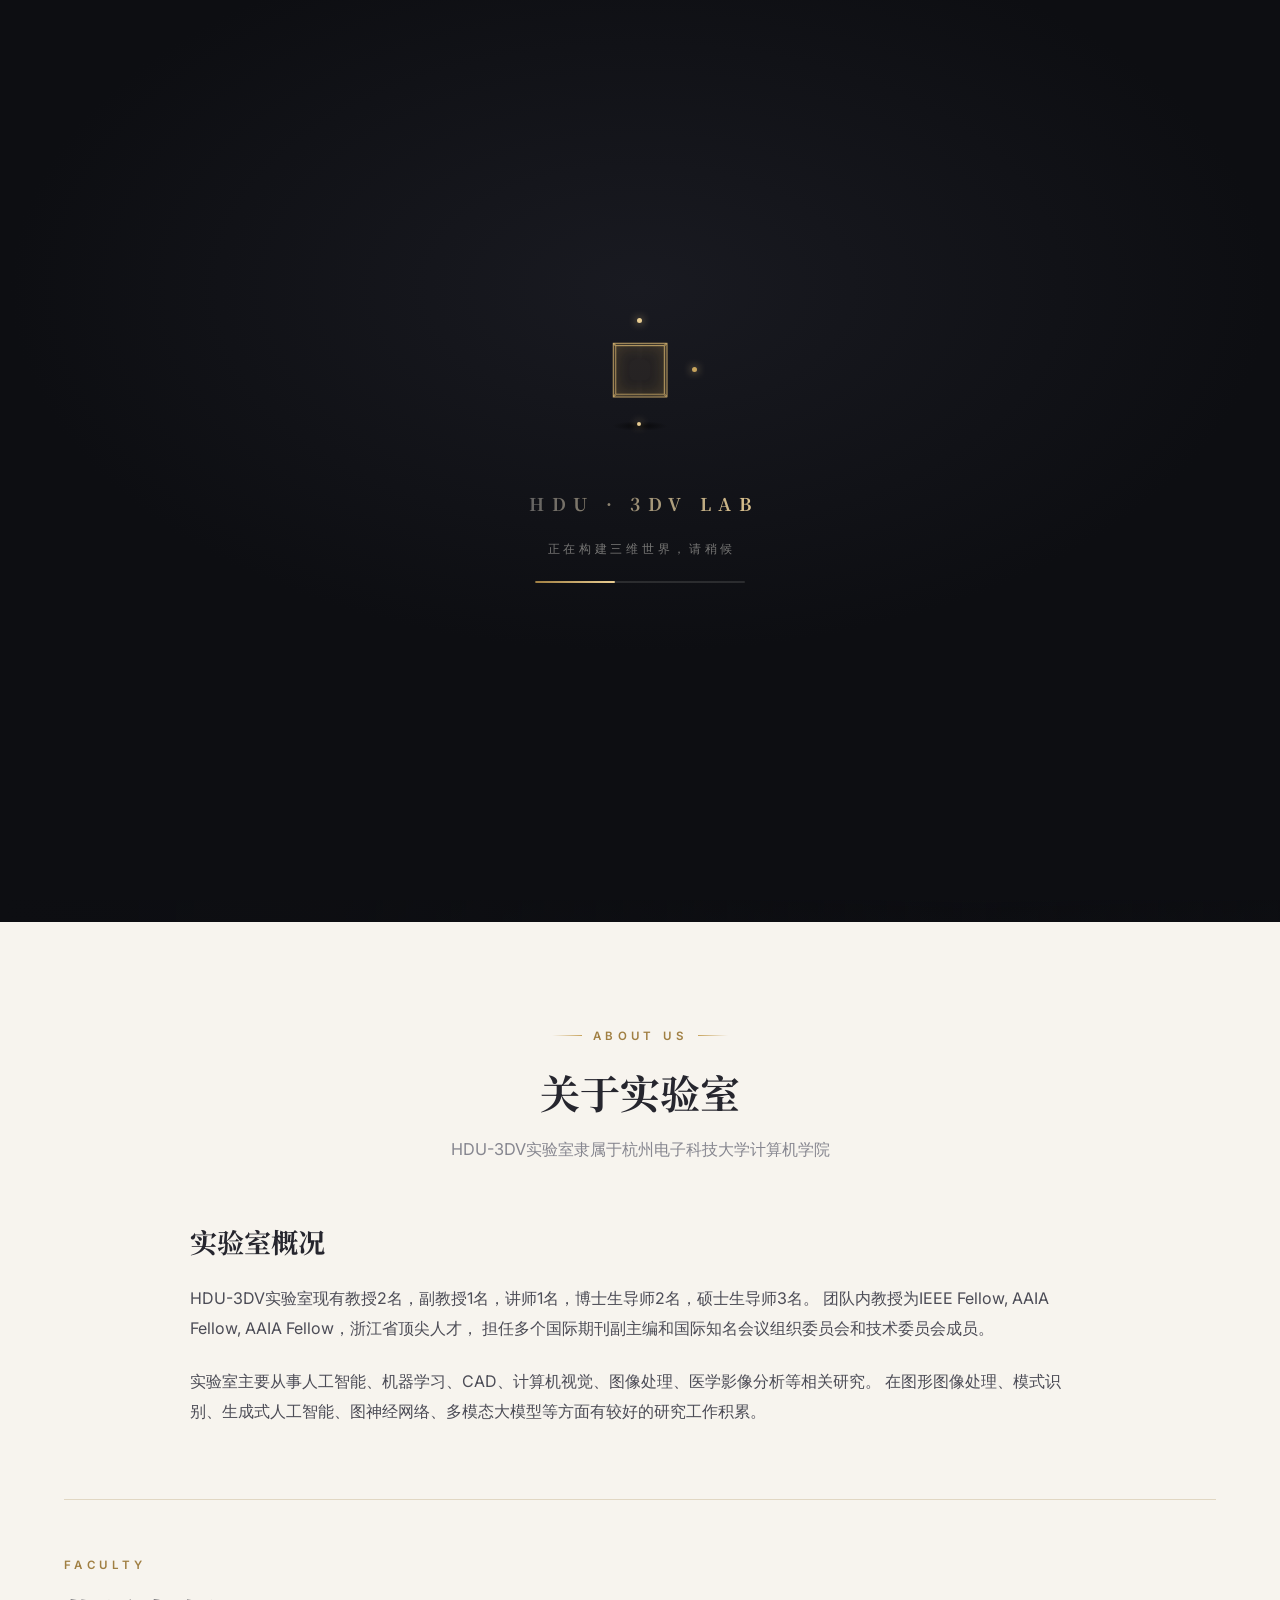
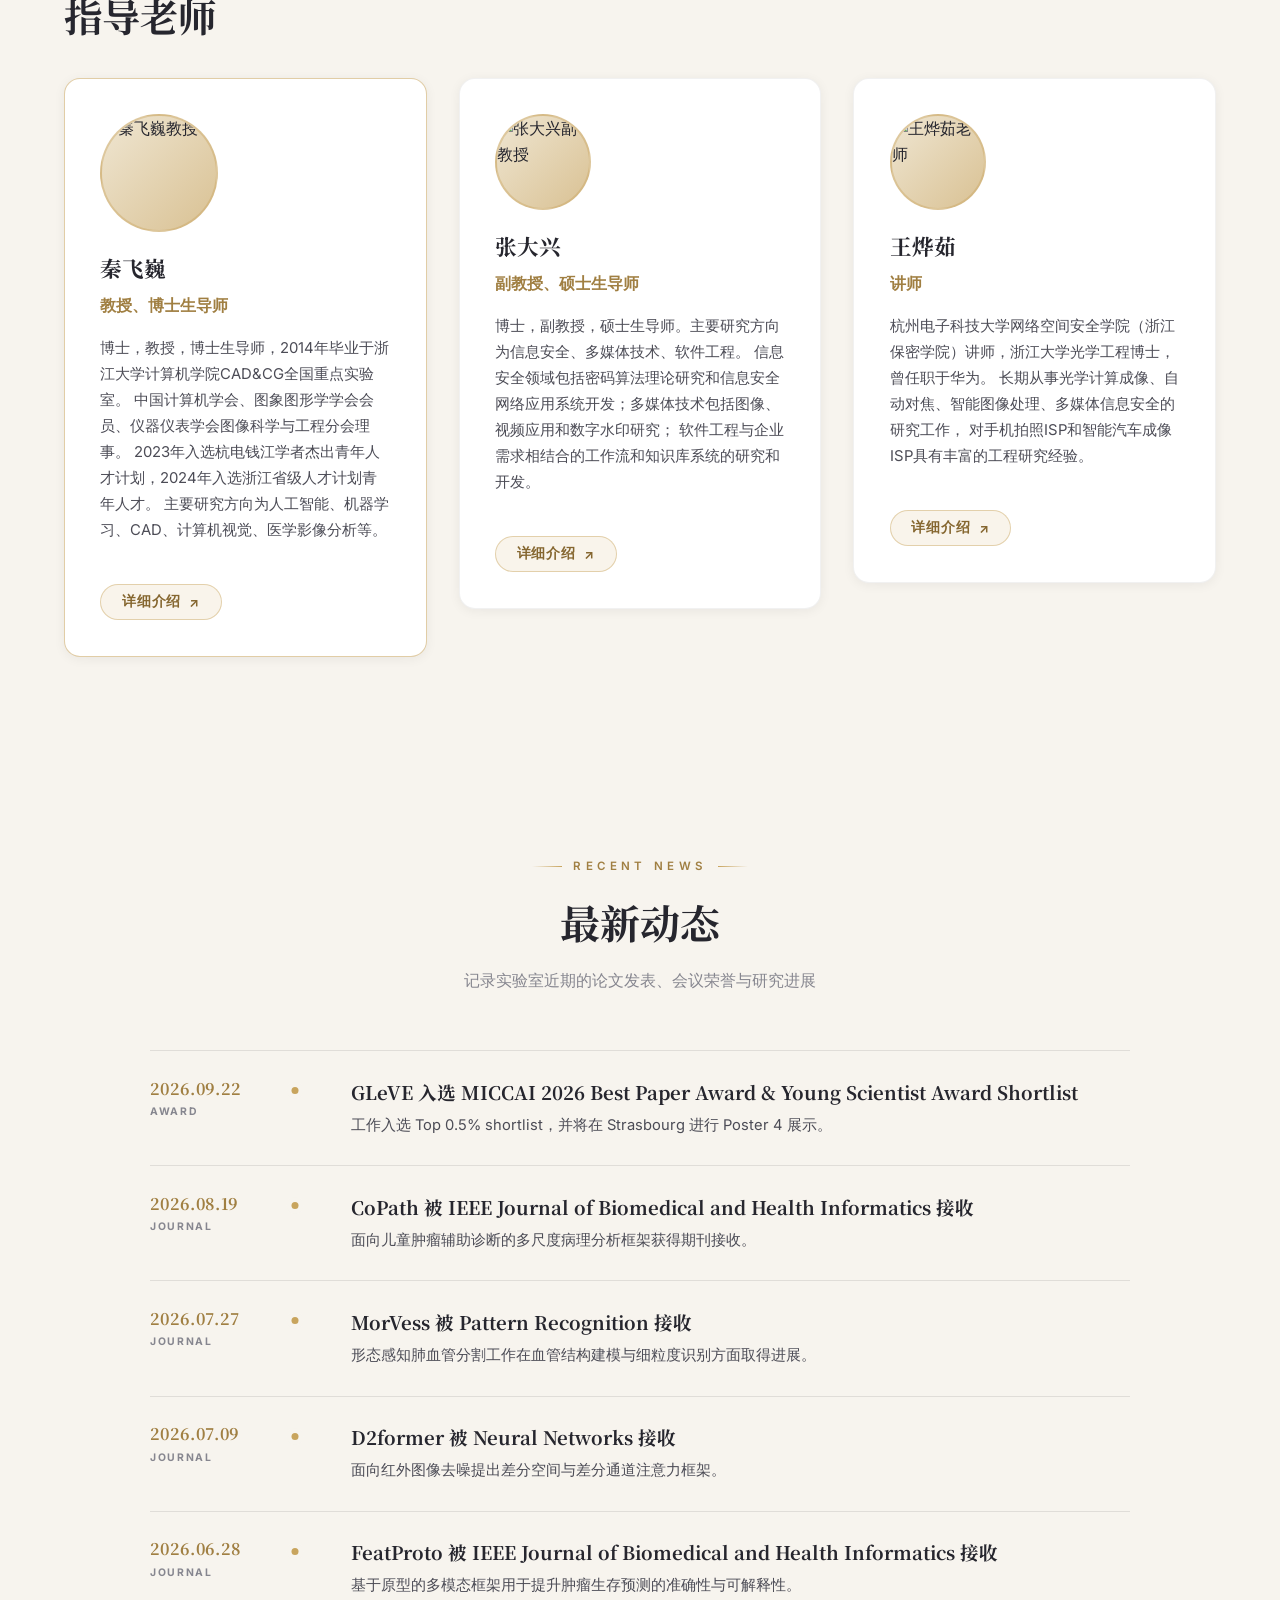
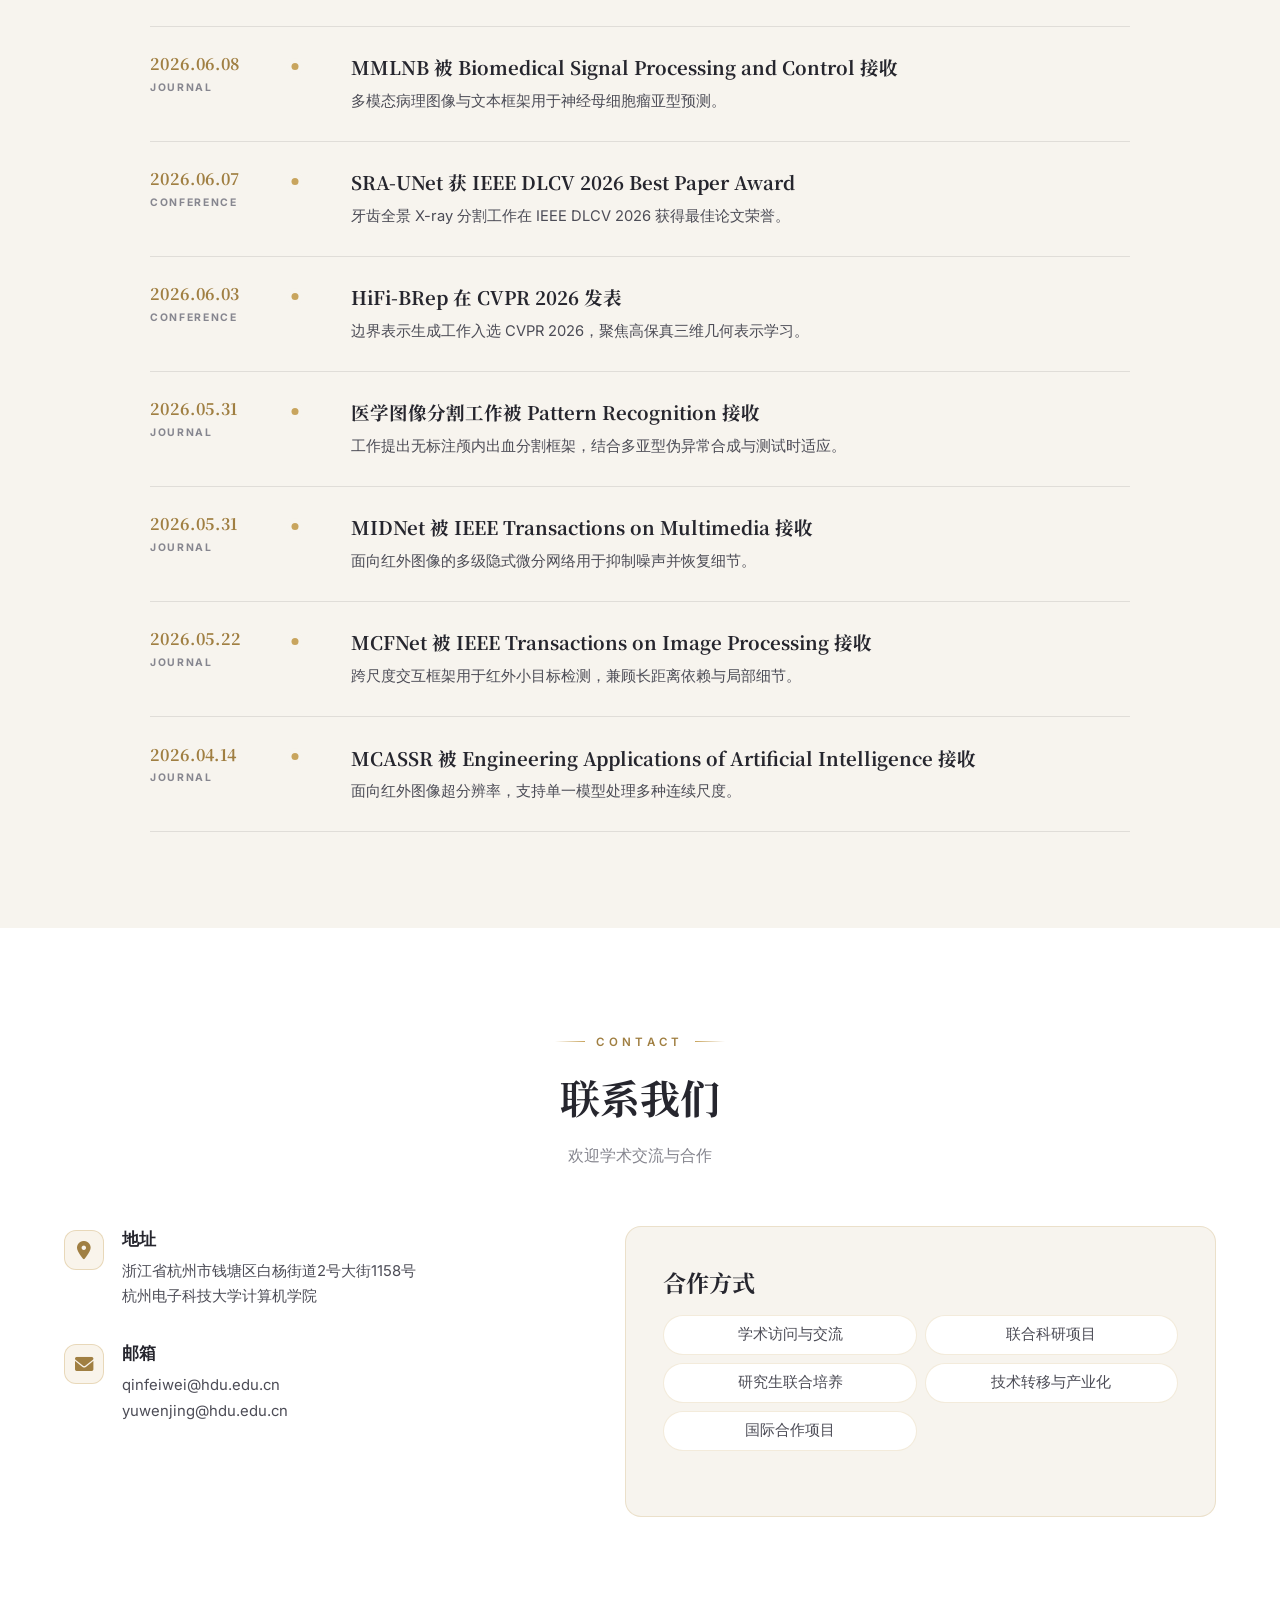
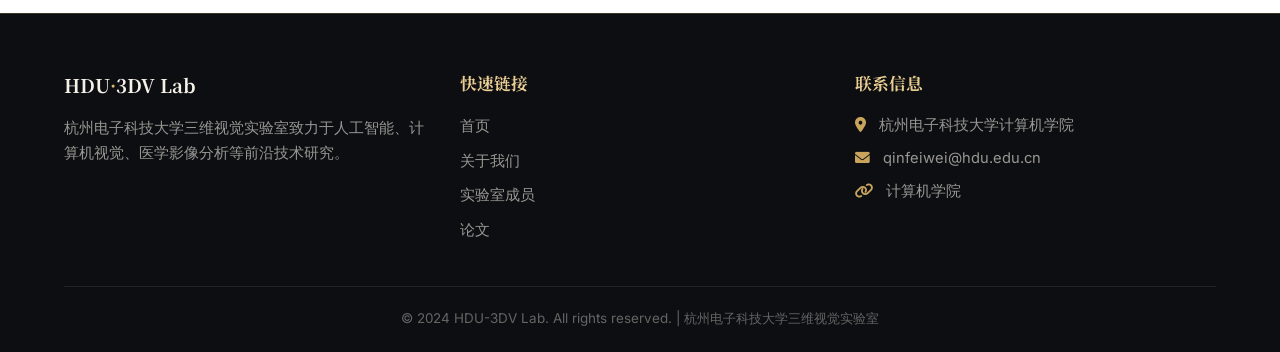
==== index.html @ 1fdaee03 "Size publication thumbnails naturally; bump CSS cache version Drop the fixed 8/5 box on pub figures " ====
<!DOCTYPE html>
<html lang="zh-CN">
<head>
    <meta charset="UTF-8">
    <meta name="viewport" content="width=device-width, initial-scale=1.0">
    <meta name="description" content="杭州电子科技大学三维视觉实验室（HDU-3DV Lab）：人工智能、计算机视觉、医学影像分析。">
    <title>HDU-3DV Lab | 杭州电子科技大学三维视觉实验室</title>
    <link rel="stylesheet" href="styles.css?v=20260928-1">
    <link rel="preconnect" href="https://fonts.googleapis.com">
    <link rel="preconnect" href="https://fonts.gstatic.com" crossorigin>
    <link href="https://fonts.googleapis.com/css2?family=Inter:wght@300;400;500;600;700&family=Noto+Serif+SC:wght@500;600;700;900&display=swap" rel="stylesheet">
    <link rel="stylesheet" href="https://cdnjs.cloudflare.com/ajax/libs/font-awesome/6.0.0/css/all.min.css">
</head>
<body>
    <!-- Loading Animation -->
    <div id="loader" class="loader" aria-hidden="true">
        <div class="loader-inner">
            <div class="loader-stage">
                <div class="loader-cube-wrap">
                    <span class="loader-orbit orbit-a"><i></i></span>
                    <span class="loader-orbit orbit-b"><i></i></span>
                    <span class="loader-orbit orbit-c"><i></i></span>
                    <div class="loader-cube">
                        <div class="lc lc-f"></div>
                        <div class="lc lc-b"></div>
                        <div class="lc lc-l"></div>
                        <div class="lc lc-r"></div>
                        <div class="lc lc-t"></div>
                        <div class="lc lc-d"></div>
                    </div>
                </div>
                <div class="loader-shadow"></div>
            </div>
            <div class="loader-title">HDU · 3DV LAB</div>
            <div class="loader-sub">正在构建三维世界，请稍候</div>
            <div class="loader-bar"><span></span></div>
        </div>
    </div>

    <!-- Navigation -->
    <nav class="navbar">
        <div class="nav-container">
            <div class="nav-logo">
                <h2>HDU<em>·</em>3DV Lab</h2>
            </div>
            <ul class="nav-menu">
                <li class="nav-item"><a href="#home" class="nav-link active">首页</a></li>
                <li class="nav-item"><a href="publications.html" class="nav-link">论文</a></li>
                <li class="nav-item"><a href="members.html" class="nav-link">成员</a></li>
                <li class="nav-item"><a href="life.html" class="nav-link">生活</a></li>
                <li class="nav-item"><a href="achievements.html" class="nav-link">成果荣誉</a></li>
                <li class="nav-item"><a href="collaborations.html" class="nav-link">合作伙伴</a></li>
            </ul>
            <div class="hamburger">
                <span class="bar"></span>
                <span class="bar"></span>
                <span class="bar"></span>
            </div>
        </div>
    </nav>

    <!-- Hero Section -->
    <section id="home" class="hero">
        <div class="hero-bg-wrap">
            <img src="images/hero-award.jpg" alt="实验室荣誉墙：电子科技大学十佳导学团队奖牌" class="hero-bg" id="heroBg">
            <div class="hero-shade"></div>
        </div>
        <canvas id="heroParticles" class="hero-particles" aria-hidden="true"></canvas>

        <div class="hero-inner">
            <div class="hero-content">
                <p class="hero-kicker">杭州电子科技大学 · 计算机学院</p>
                <h1 class="hero-title">HDU<em>·</em>3DV<span>Lab</span></h1>
                <p class="hero-subtitle">三 维 视 觉 实 验 室</p>
                <p class="hero-description">
                    专注于人工智能、机器学习、计算机视觉与医学影像分析等前沿技术研究，
                    以三维之眼看见生命之光，致力于推动医疗 AI 技术的创新与应用。
                </p>
                <div class="hero-stats">
                    <div class="hero-stat">
                        <h3><span class="counter" data-target="123">0</span>+</h3>
                        <p>发表论文</p>
                    </div>
                    <div class="hero-stat">
                        <h3><span class="counter" data-target="40">0</span>+</h3>
                        <p>发明专利</p>
                    </div>
                    <div class="hero-stat">
                        <h3><span class="counter" data-target="30">0</span>+</h3>
                        <p>科研项目</p>
                    </div>
                </div>
                <div class="hero-buttons">
                    <a href="publications.html" class="btn btn-primary">查看论文</a>
                    <a href="members.html" class="btn btn-secondary">认识团队</a>
                </div>
            </div>
        </div>

        <a href="#about" class="scroll-hint">
            <span class="mouse"><span class="wheel"></span></span>
            <span class="scroll-hint-text">向下探索</span>
        </a>
    </section>

    <!-- About Section -->
    <section id="about" class="about">
        <div class="container">
            <div class="section-header">
                <span class="kicker">About Us</span>
                <h2>关于实验室</h2>
                <p>HDU-3DV实验室隶属于杭州电子科技大学计算机学院</p>
            </div>
            <div class="about-content">
                <div class="about-text">
                    <h3>实验室概况</h3>
                    <p>
                        HDU-3DV实验室现有教授2名，副教授1名，讲师1名，博士生导师2名，硕士生导师3名。
                        团队内教授为IEEE Fellow, AAIA Fellow, AAIA Fellow，浙江省顶尖人才，
                        担任多个国际期刊副主编和国际知名会议组织委员会和技术委员会成员。
                    </p>
                    <p>
                        实验室主要从事人工智能、机器学习、CAD、计算机视觉、图像处理、医学影像分析等相关研究。
                        在图形图像处理、模式识别、生成式人工智能、图神经网络、多模态大模型等方面有较好的研究工作积累。
                    </p>
                </div>
            </div>
            <div id="team" class="about-team">
                <div class="about-team-heading">
                    <span class="kicker">Faculty</span>
                    <h3>指导老师</h3>
                </div>
                <div class="team-grid">
                    <div class="team-member featured-member">
                    <div class="member-image professor-photo">
                        <img src="images/qin_feiwei_photo.png" alt="秦飞巍教授" class="professor-img">
                    </div>
                    <div class="member-info">
                        <h3>秦飞巍</h3>
                        <p class="position">教授、博士生导师</p>
                        <p class="description">
                            博士，教授，博士生导师，2014年毕业于浙江大学计算机学院CAD&CG全国重点实验室。
                            中国计算机学会、图象图形学学会会员、仪器仪表学会图像科学与工程分会理事。
                            2023年入选杭电钱江学者杰出青年人才计划，2024年入选浙江省级人才计划青年人才。
                            主要研究方向为人工智能、机器学习、CAD、计算机视觉、医学影像分析等。
                        </p>
                        <button class="member-toggle" aria-expanded="false" aria-controls="detail-qin"><span>详细介绍</span></button>
                        <div class="member-detail" id="detail-qin">
                            <div>
                                <div class="detail-content">
                                    <div class="detail-section">
                                        <h4><i class="fas fa-graduation-cap"></i> 教育背景</h4>
                                        <ul>
                                            <li>2014年毕业于浙江大学计算机学院CAD&CG全国重点实验室 博士学位</li>
                                            <li>专业方向：计算机辅助设计与图形学</li>
                                            <li>现就职于杭州电子科技大学计算机学院</li>
                                        </ul>
                                    </div>

                                    <div class="detail-section">
                                        <h4><i class="fas fa-briefcase"></i> 职务与荣誉</h4>
                                        <ul>
                                            <li>杭州电子科技大学计算机学院 教授、博士生导师</li>
                                            <li>2023年入选杭电钱江学者杰出青年人才计划</li>
                                            <li>2024年入选浙江省级人才计划青年人才</li>
                                            <li>中国计算机学会会员</li>
                                            <li>图象图形学学会会员</li>
                                            <li>仪器仪表学会图像科学与工程分会理事</li>
                                            <li>Nature旗下Scientific Reports期刊编委</li>
                                        </ul>
                                    </div>

                                    <div class="detail-section">
                                        <h4><i class="fas fa-microscope"></i> 研究方向</h4>
                                        <ul>
                                            <li>人工智能与机器学习</li>
                                            <li>计算机辅助设计(CAD)</li>
                                            <li>计算机视觉与图像处理</li>
                                            <li>医学影像分析</li>
                                            <li>深度学习算法</li>
                                            <li>多模态大模型技术</li>
                                        </ul>
                                    </div>

                                    <div class="detail-section">
                                        <h4><i class="fas fa-journal-whills"></i> 学术服务</h4>
                                        <ul>
                                            <li>Nature旗下Scientific Reports期刊编委</li>
                                            <li>International Journal of Computer Vision 审稿人</li>
                                            <li>IEEE Transactions on Image Processing 审稿人</li>
                                            <li>IEEE Transactions on Multimedia 审稿人</li>
                                            <li>IEEE Transactions on Cybernetics 审稿人</li>
                                            <li>IEEE Transactions on Neural Networks and Learning Systems 审稿人</li>
                                            <li>IEEE Transactions on Circuits and Systems for Video Technology 审稿人</li>
                                            <li>IEEE Transactions on Artificial Intelligence 审稿人</li>
                                            <li>IEEE Transactions on Automation Science and Engineering 审稿人</li>
                                            <li>IEEE Transactions on Knowledge and Data Engineering 审稿人</li>
                                            <li>IEEE Transactions on Big Data 审稿人</li>
                                            <li>IEEE Transactions on Geoscience and Remote Sensing 审稿人</li>
                                            <li>IEEE Transactions on Medical Imaging 审稿人</li>
                                            <li>IEEE Journal of Biomedical and Health Informatics 审稿人</li>
                                            <li>Advanced Engineering Informatics 审稿人</li>
                                            <li>Neural Networks 审稿人</li>
                                            <li>计算机辅助设计与图形学学报 审稿人</li>
                                        </ul>
                                    </div>

                                    <div class="detail-section">
                                        <h4><i class="fas fa-trophy"></i> 主要成就</h4>
                                        <ul>
                                            <li>发表学术论文90多篇，包括高被引、SCI中科院一区、Top、CCF A类论文</li>
                                            <li>申请发明专利40多项，多项已获授权</li>
                                            <li>获中国发明协会发明创业奖创新奖二等奖1项</li>
                                            <li>指导学生获得"挑战杯"全国银奖、"互联网+"大赛银奖等多项荣誉</li>
                                        </ul>
                                    </div>

                                    <div class="detail-section">
                                        <h4><i class="fas fa-project-diagram"></i> 科研项目</h4>
                                        <ul>
                                            <li><strong>主持项目：</strong>国家自然科学基金项目2项</li>
                                            <li>国家基础加强计划领域技术基金项目1项</li>
                                            <li>航空科学基金项目1项</li>
                                            <li>浙江省自然科学基金项目2项</li>
                                            <li>CAD&CG全国重点实验室开放课题2项</li>
                                            <li>浙江省认知医疗工程技术研究中心开放课题1项</li>
                                            <li>安徽省智慧教育装备与技术重点实验室开放课题重点项目1项</li>
                                            <li>浙江省教育科学规划课题1项，企业委托横向项目多项</li>
                                            <li><strong>参与项目：</strong>国家自然科学基金项目5项</li>
                                            <li>国家重点研发计划项目1项</li>
                                            <li>工业和信息化部工业互联网创新发展工程项目2项</li>
                                            <li>浙江省重点研发计划项目4项</li>
                                            <li>浙江省公益技术应用研究项目1项</li>
                                            <li>浙江省高等教育教学改革研究项目1项</li>
                                        </ul>
                                    </div>
                                </div>
                            </div>
                        </div>
                    </div>
                    </div>

                <div class="team-member">
                    <div class="member-image">
                        <img src="images/zhang_daxing_photo.png" alt="张大兴副教授" class="professor-img">
                    </div>
                    <div class="member-info">
                        <h3>张大兴</h3>
                        <p class="position">副教授、硕士生导师</p>
                        <p class="description">
                            博士，副教授，硕士生导师。主要研究方向为信息安全、多媒体技术、软件工程。
                            信息安全领域包括密码算法理论研究和信息安全网络应用系统开发；多媒体技术包括图像、视频应用和数字水印研究；
                            软件工程与企业需求相结合的工作流和知识库系统的研究和开发。
                        </p>
                        <button class="member-toggle" aria-expanded="false" aria-controls="detail-zhang"><span>详细介绍</span></button>
                        <div class="member-detail" id="detail-zhang">
                            <div>
                                <div class="detail-content">
                                    <div class="detail-section">
                                        <h4><i class="fas fa-microscope"></i> 研究方向</h4>
                                        <ul>
                                            <li><strong>信息安全：</strong>密码算法理论研究、信息安全网络应用系统开发</li>
                                            <li><strong>多媒体技术：</strong>图像与视频应用、数字水印研究</li>
                                            <li><strong>软件工程：</strong>与企业需求结合的工作流与知识库系统研发</li>
                                        </ul>
                                    </div>

                                    <div class="detail-section">
                                        <h4><i class="fas fa-project-diagram"></i> 科研项目</h4>
                                        <ul>
                                            <li>主持国家自然科学基金项目</li>
                                            <li>主持浙江省自然科学基金项目</li>
                                        </ul>
                                    </div>

                                    <div class="detail-section">
                                        <h4><i class="fas fa-trophy"></i> 学术成果</h4>
                                        <ul>
                                            <li>发表学术论文 30 余篇</li>
                                            <li>数字水印领域专家</li>
                                            <li>担任 Biomedical Signal Processing and Control 等期刊论文通讯作者</li>
                                        </ul>
                                    </div>
                                </div>
                            </div>
                        </div>
                    </div>
                </div>

                <div class="team-member">
                    <div class="member-image">
                        <img src="images/wang_yeru_photo.png" alt="王烨茹老师" class="professor-img">
                    </div>
                    <div class="member-info">
                        <h3>王烨茹</h3>
                        <p class="position">讲师</p>
                        <p class="description">
                            杭州电子科技大学网络空间安全学院（浙江保密学院）讲师，浙江大学光学工程博士，曾任职于华为。
                            长期从事光学计算成像、自动对焦、智能图像处理、多媒体信息安全的研究工作，
                            对手机拍照ISP和智能汽车成像ISP具有丰富的工程研究经验。
                        </p>
                        <button class="member-toggle" aria-expanded="false" aria-controls="detail-wang"><span>详细介绍</span></button>
                        <div class="member-detail" id="detail-wang">
                            <div>
                                <div class="detail-content">
                                    <div class="detail-section">
                                        <h4><i class="fas fa-graduation-cap"></i> 教育与经历</h4>
                                        <ul>
                                            <li>浙江大学 光学工程 博士</li>
                                            <li>曾任职于华为</li>
                                            <li>现任杭州电子科技大学网络空间安全学院（浙江保密学院）讲师</li>
                                        </ul>
                                    </div>

                                    <div class="detail-section">
                                        <h4><i class="fas fa-microscope"></i> 研究方向</h4>
                                        <ul>
                                            <li>光学计算成像</li>
                                            <li>自动对焦</li>
                                            <li>智能图像处理</li>
                                            <li>多媒体信息安全</li>
                                        </ul>
                                    </div>

                                    <div class="detail-section">
                                        <h4><i class="fas fa-briefcase"></i> 工程经验</h4>
                                        <ul>
                                            <li>手机拍照 ISP 算法研发</li>
                                            <li>智能汽车成像 ISP 研究经验</li>
                                        </ul>
                                    </div>
                                </div>
                            </div>
                        </div>
                    </div>
                </div>
                </div>
            </div>
        </div>
    </section>

    <!-- Recent News Section -->
    <section id="news" class="news">
        <div class="container">
            <div class="section-header">
                <span class="kicker">Recent News</span>
                <h2>最新动态</h2>
                <p>记录实验室近期的论文发表、会议荣誉与研究进展</p>
            </div>

            <div class="news-list">
                <article class="news-item">
                    <time class="news-date" datetime="2026-09-22">2026.09.22<span>AWARD</span></time>
                    <div class="news-content">
                        <h3>GLeVE 入选 MICCAI 2026 Best Paper Award &amp; Young Scientist Award Shortlist</h3>
                        <p>工作入选 Top 0.5% shortlist，并将在 Strasbourg 进行 Poster 4 展示。</p>
                    </div>
                </article>

                <article class="news-item">
                    <time class="news-date" datetime="2026-08-19">2026.08.19<span>JOURNAL</span></time>
                    <div class="news-content">
                        <h3>CoPath 被 IEEE Journal of Biomedical and Health Informatics 接收</h3>
                        <p>面向儿童肿瘤辅助诊断的多尺度病理分析框架获得期刊接收。</p>
                    </div>
                </article>

                <article class="news-item">
                    <time class="news-date" datetime="2026-07-27">2026.07.27<span>JOURNAL</span></time>
                    <div class="news-content">
                        <h3>MorVess 被 Pattern Recognition 接收</h3>
                        <p>形态感知肺血管分割工作在血管结构建模与细粒度识别方面取得进展。</p>
                    </div>
                </article>

                <article class="news-item">
                    <time class="news-date" datetime="2026-07-09">2026.07.09<span>JOURNAL</span></time>
                    <div class="news-content">
                        <h3>D2former 被 Neural Networks 接收</h3>
                        <p>面向红外图像去噪提出差分空间与差分通道注意力框架。</p>
                    </div>
                </article>

                <article class="news-item">
                    <time class="news-date" datetime="2026-06-28">2026.06.28<span>JOURNAL</span></time>
                    <div class="news-content">
                        <h3>FeatProto 被 IEEE Journal of Biomedical and Health Informatics 接收</h3>
                        <p>基于原型的多模态框架用于提升肿瘤生存预测的准确性与可解释性。</p>
                    </div>
                </article>

                <article class="news-item">
                    <time class="news-date" datetime="2026-06-08">2026.06.08<span>JOURNAL</span></time>
                    <div class="news-content">
                        <h3>MMLNB 被 Biomedical Signal Processing and Control 接收</h3>
                        <p>多模态病理图像与文本框架用于神经母细胞瘤亚型预测。</p>
                    </div>
                </article>

                <article class="news-item">
                    <time class="news-date" datetime="2026-06-07">2026.06.07<span>CONFERENCE</span></time>
                    <div class="news-content">
                        <h3>SRA-UNet 获 IEEE DLCV 2026 Best Paper Award</h3>
                        <p>牙齿全景 X-ray 分割工作在 IEEE DLCV 2026 获得最佳论文荣誉。</p>
                    </div>
                </article>

                <article class="news-item">
                    <time class="news-date" datetime="2026-06-03">2026.06.03<span>CONFERENCE</span></time>
                    <div class="news-content">
                        <h3>HiFi-BRep 在 CVPR 2026 发表</h3>
                        <p>边界表示生成工作入选 CVPR 2026，聚焦高保真三维几何表示学习。</p>
                    </div>
                </article>

                <article class="news-item">
                    <time class="news-date" datetime="2026-05-31">2026.05.31<span>JOURNAL</span></time>
                    <div class="news-content">
                        <h3>医学图像分割工作被 Pattern Recognition 接收</h3>
                        <p>工作提出无标注颅内出血分割框架，结合多亚型伪异常合成与测试时适应。</p>
                    </div>
                </article>

                <article class="news-item">
                    <time class="news-date" datetime="2026-05-31">2026.05.31<span>JOURNAL</span></time>
                    <div class="news-content">
                        <h3>MIDNet 被 IEEE Transactions on Multimedia 接收</h3>
                        <p>面向红外图像的多级隐式微分网络用于抑制噪声并恢复细节。</p>
                    </div>
                </article>

                <article class="news-item">
                    <time class="news-date" datetime="2026-05-22">2026.05.22<span>JOURNAL</span></time>
                    <div class="news-content">
                        <h3>MCFNet 被 IEEE Transactions on Image Processing 接收</h3>
                        <p>跨尺度交互框架用于红外小目标检测，兼顾长距离依赖与局部细节。</p>
                    </div>
                </article>

                <article class="news-item">
                    <time class="news-date" datetime="2026-04-14">2026.04.14<span>JOURNAL</span></time>
                    <div class="news-content">
                        <h3>MCASSR 被 Engineering Applications of Artificial Intelligence 接收</h3>
                        <p>面向红外图像超分辨率，支持单一模型处理多种连续尺度。</p>
                    </div>
                </article>
            </div>

            <nav class="news-pagination" aria-label="最新动态分页" hidden>
                <button class="news-page-nav" type="button" data-news-prev aria-label="上一页">
                    <i class="fas fa-arrow-left" aria-hidden="true"></i>
                    <span>上一页</span>
                </button>
                <div class="news-page-numbers" aria-label="选择页码"></div>
                <button class="news-page-nav" type="button" data-news-next aria-label="下一页">
                    <span>下一页</span>
                    <i class="fas fa-arrow-right" aria-hidden="true"></i>
                </button>
                <span class="news-page-status" aria-live="polite"></span>
            </nav>
        </div>
    </section>

    <!-- Contact Section -->
    <section id="contact" class="contact">
        <div class="container">
            <div class="section-header">
                <span class="kicker">Contact</span>
                <h2>联系我们</h2>
                <p>欢迎学术交流与合作</p>
            </div>
            <div class="contact-content">
                <div class="contact-info">
                    <div class="contact-item">
                        <i class="fas fa-map-marker-alt"></i>
                        <div>
                            <h4>地址</h4>
                            <p>浙江省杭州市钱塘区白杨街道2号大街1158号<br>杭州电子科技大学计算机学院</p>
                        </div>
                    </div>
                    <div class="contact-item">
                        <i class="fas fa-envelope"></i>
                        <div>
                            <h4>邮箱</h4>
                            <p>qinfeiwei@hdu.edu.cn<br>yuwenjing@hdu.edu.cn</p>
                        </div>
                    </div>
                </div>
                <div class="contact-form">
                    <h3>合作方式</h3>
                    <div class="collaboration-types">
                        <ul>
                            <li>学术访问与交流</li>
                            <li>联合科研项目</li>
                            <li>研究生联合培养</li>
                            <li>技术转移与产业化</li>
                            <li>国际合作项目</li>
                        </ul>
                    </div>
                </div>
            </div>
        </div>
    </section>

    <!-- Member detail modal (content is moved in from each member card) -->
    <div class="detail-modal" id="detailModal" aria-hidden="true">
        <div class="detail-modal-backdrop" data-close></div>
        <div class="detail-modal-card" role="dialog" aria-modal="true" aria-labelledby="detailModalTitle">
            <button class="detail-modal-close" data-close aria-label="关闭详细介绍"><i class="fas fa-times"></i></button>
            <h3 class="detail-modal-title" id="detailModalTitle"></h3>
            <p class="detail-modal-sub" id="detailModalSub"></p>
            <div class="detail-modal-body" id="detailModalBody"></div>
        </div>
    </div>

    <!-- Footer -->
    <footer class="footer">
        <div class="container">
            <div class="footer-content">
                <div class="footer-section">
                    <h3>HDU<em>·</em>3DV Lab</h3>
                    <p>杭州电子科技大学三维视觉实验室致力于人工智能、计算机视觉、医学影像分析等前沿技术研究。</p>
                </div>
                <div class="footer-section">
                    <h4>快速链接</h4>
                    <ul>
                        <li><a href="index.html">首页</a></li>
                        <li><a href="index.html#about">关于我们</a></li>
                        <li><a href="members.html">实验室成员</a></li>
                        <li><a href="publications.html">论文</a></li>
                    </ul>
                </div>
                <div class="footer-section">
                    <h4>联系信息</h4>
                    <p><i class="fas fa-map-marker-alt"></i> 杭州电子科技大学计算机学院</p>
                    <p><i class="fas fa-envelope"></i> qinfeiwei@hdu.edu.cn</p>
                    <p><i class="fas fa-link"></i> <a href="https://computer.hdu.edu.cn/main.htm" target="_blank">计算机学院</a></p>
                </div>
            </div>
            <div class="footer-bottom">
                <p>&copy; 2024 HDU-3DV Lab. All rights reserved. | 杭州电子科技大学三维视觉实验室</p>
            </div>
        </div>
    </footer>

    <script src="script.js?v=20260922-2"></script>
</body>
</html>
---- styles.css ----
/* ============================================================
   HDU-3DV Lab — Ink & Gold design system
   Palette derived from the lab's award plaque photo:
   deep ink background + warm gold accent + ivory text.
   ============================================================ */

:root {
    --ink: #0d0e12;
    --ink-2: #14151b;
    --ink-3: #1c1d25;
    --paper: #f7f4ee;
    --card: #ffffff;
    --gold: #c8a45d;
    --gold-2: #e9cd92;
    --gold-deep: #a07f42;
    --gold-tint: rgba(200, 164, 93, 0.12);
    --ivory: #f5f1e8;
    --text: #26262e;
    --text-2: #4c4c56;
    --muted: #86868f;
    --serif: 'Noto Serif SC', 'Songti SC', 'STSong', 'SimSun', serif;
    --sans: 'Inter', 'PingFang SC', 'Hiragino Sans GB', 'Microsoft YaHei', sans-serif;
    --shadow-sm: 0 2px 12px rgba(20, 21, 27, 0.06);
    --shadow-md: 0 14px 36px rgba(20, 21, 27, 0.12);
    --nav-h: 76px;
    --radius: 16px;
}

/* Reset and Base Styles */
* {
    margin: 0;
    padding: 0;
    box-sizing: border-box;
}

html {
    scroll-behavior: smooth;
    scroll-padding-top: calc(var(--nav-h) + 16px);
}

body {
    font-family: var(--sans);
    line-height: 1.6;
    color: var(--text);
    background: var(--card);
    overflow-x: hidden;
    -webkit-font-smoothing: antialiased;
}

::selection {
    background: rgba(200, 164, 93, 0.35);
    color: var(--ink);
}

::-webkit-scrollbar {
    width: 10px;
}

::-webkit-scrollbar-track {
    background: var(--ink-2);
}

::-webkit-scrollbar-thumb {
    background: linear-gradient(180deg, var(--gold), var(--gold-deep));
    border-radius: 6px;
}

.container {
    max-width: 1200px;
    margin: 0 auto;
    padding: 0 24px;
}

/* ============================================================
   Loading Animation — bouncing wireframe cube + shimmering wordmark
   ============================================================ */
.loader {
    position: fixed;
    inset: 0;
    z-index: 9999;
    background: radial-gradient(900px 520px at 50% 32%, #191a21 0%, var(--ink) 70%);
    display: flex;
    align-items: center;
    justify-content: center;
    transition: opacity 0.7s ease, visibility 0.7s ease;
}

.loader.done {
    opacity: 0;
    visibility: hidden;
}

.loader-inner {
    display: flex;
    flex-direction: column;
    align-items: center;
    gap: 1.4rem;
}

.loader-stage {
    position: relative;
    width: 150px;
    height: 150px;
    display: flex;
    flex-direction: column;
    align-items: center;
    justify-content: flex-start;
}

.loader-cube-wrap {
    position: relative;
    width: 90px;
    height: 90px;
    margin-top: 8px;
    perspective: 560px;
    animation: cube-bounce 1.8s cubic-bezier(0.45, 0, 0.55, 1) infinite;
}

.loader-cube {
    position: absolute;
    top: 50%;
    left: 50%;
    width: 52px;
    height: 52px;
    margin: -26px 0 0 -26px;
    transform-style: preserve-3d;
    animation: cube-spin 5s linear infinite;
}

.lc {
    position: absolute;
    inset: 0;
    border: 1.5px solid rgba(214, 180, 112, 0.9);
    background: rgba(200, 164, 93, 0.05);
    box-shadow: inset 0 0 16px rgba(200, 164, 93, 0.12);
}

.lc-f { transform: translateZ(26px); }
.lc-b { transform: rotateY(180deg) translateZ(26px); }
.lc-l { transform: rotateY(-90deg) translateZ(26px); }
.lc-r { transform: rotateY(90deg) translateZ(26px); }
.lc-t { transform: rotateX(90deg) translateZ(26px); }
.lc-d { transform: rotateX(-90deg) translateZ(26px); }

@keyframes cube-spin {
    from { transform: rotateX(-22deg) rotateY(0deg); }
    to   { transform: rotateX(-22deg) rotateY(360deg); }
}

@keyframes cube-bounce {
    0%, 100% { transform: translateY(0); }
    42%      { transform: translateY(-30px); }
    58%      { transform: translateY(0); }
    66%      { transform: translateY(0) scaleY(0.92) scaleX(1.06); }
    78%      { transform: translateY(-12px) scaleY(1); }
}

.loader-shadow {
    width: 56px;
    height: 10px;
    margin-top: 6px;
    border-radius: 50%;
    background: radial-gradient(rgba(0, 0, 0, 0.65), transparent 70%);
    animation: shadow-pulse 1.8s cubic-bezier(0.45, 0, 0.55, 1) infinite;
}

@keyframes shadow-pulse {
    0%, 100% { transform: scaleX(1); opacity: 0.85; }
    42%      { transform: scaleX(0.55); opacity: 0.4; }
    58%      { transform: scaleX(1); opacity: 0.85; }
}

/* Orbiting particles around the cube */
.loader-orbit {
    position: absolute;
    top: 50%;
    left: 50%;
    width: 0;
    height: 0;
}

.loader-orbit i {
    position: absolute;
    width: 5px;
    height: 5px;
    border-radius: 50%;
    background: var(--gold-2);
    box-shadow: 0 0 8px rgba(233, 205, 146, 0.9);
}

.orbit-a {
    animation: orbit-a 3.2s linear infinite;
}

.orbit-a i { top: -52px; left: -2.5px; }

.orbit-b {
    animation: orbit-b 4.4s linear infinite;
}

.orbit-b i { top: -2.5px; left: 52px; background: var(--gold); }

.orbit-c {
    animation: orbit-a 5.2s linear infinite reverse;
}

.orbit-c i { top: 52px; left: -2.5px; width: 4px; height: 4px; }

@keyframes orbit-a {
    from { transform: rotate(0deg); }
    to   { transform: rotate(360deg); }
}

@keyframes orbit-b {
    from { transform: rotate(120deg); }
    to   { transform: rotate(480deg); }
}

.loader-title {
    font-family: var(--serif);
    font-size: 1.1rem;
    font-weight: 700;
    letter-spacing: 0.42em;
    padding-left: 0.42em; /* optically center tracked text */
    background: linear-gradient(90deg, rgba(245, 241, 232, 0.35) 0%, var(--gold-2) 50%, rgba(245, 241, 232, 0.35) 100%);
    background-size: 220% 100%;
    -webkit-background-clip: text;
    background-clip: text;
    -webkit-text-fill-color: transparent;
    animation: word-shimmer 2.4s linear infinite;
}

@keyframes word-shimmer {
    from { background-position: 120% 0; }
    to   { background-position: -120% 0; }
}

.loader-sub {
    font-size: 0.72rem;
    letter-spacing: 0.32em;
    padding-left: 0.32em;
    color: rgba(245, 241, 232, 0.45);
}

.loader-bar {
    width: 210px;
    height: 2px;
    border-radius: 2px;
    background: rgba(245, 241, 232, 0.12);
    overflow: hidden;
}

.loader-bar span {
    display: block;
    height: 100%;
    width: 38%;
    border-radius: 2px;
    background: linear-gradient(90deg, var(--gold-deep), var(--gold-2));
    animation: load-slide 1.25s ease-in-out infinite;
}

@keyframes load-slide {
    0%   { transform: translateX(-120%); }
    100% { transform: translateX(340%); }
}

/* ============================================================
   Navigation
   ============================================================ */
.navbar {
    position: fixed;
    top: 0;
    width: 100%;
    background: rgba(13, 14, 18, 0.5);
    backdrop-filter: blur(14px);
    -webkit-backdrop-filter: blur(14px);
    border-bottom: 1px solid rgba(245, 241, 232, 0.07);
    z-index: 1000;
    padding: 1.05rem 0;
    transition: background 0.35s ease, box-shadow 0.35s ease, padding 0.35s ease;
}

.navbar.scrolled {
    background: rgba(13, 14, 18, 0.93);
    box-shadow: 0 8px 30px rgba(0, 0, 0, 0.35);
    padding: 0.75rem 0;
}

.nav-container {
    max-width: 1200px;
    margin: 0 auto;
    padding: 0 24px;
    display: flex;
    justify-content: space-between;
    align-items: center;
}

.nav-logo h2 {
    color: var(--ivory);
    font-family: var(--serif);
    font-weight: 700;
    font-size: 1.25rem;
    letter-spacing: 0.04em;
}

.nav-logo em {
    font-style: normal;
    background: linear-gradient(135deg, var(--gold-2), var(--gold));
    -webkit-background-clip: text;
    background-clip: text;
    -webkit-text-fill-color: transparent;
    padding: 0 2px;
}

.nav-menu {
    display: flex;
    list-style: none;
    gap: 1.7rem;
}

.nav-link {
    position: relative;
    text-decoration: none;
    color: rgba(245, 241, 232, 0.75);
    font-size: 0.92rem;
    font-weight: 500;
    transition: color 0.3s ease;
}

.nav-link::after {
    content: "";
    position: absolute;
    left: 50%;
    bottom: -6px;
    width: 0;
    height: 2px;
    border-radius: 2px;
    background: linear-gradient(90deg, var(--gold), var(--gold-2));
    transform: translateX(-50%);
    transition: width 0.3s ease;
}

.nav-link:hover,
.nav-link.active {
    color: var(--gold-2);
}

.nav-link:hover::after,
.nav-link.active::after {
    width: 100%;
}

.hamburger {
    display: none;
    flex-direction: column;
    cursor: pointer;
}

.bar {
    width: 25px;
    height: 2px;
    background: var(--ivory);
    margin: 4px 0;
    border-radius: 2px;
    transition: 0.3s;
}

/* ============================================================
   Hero
   ============================================================ */
.hero {
    position: relative;
    min-height: 100vh;
    display: flex;
    align-items: center;
    color: var(--ivory);
    background: var(--ink);
    overflow: hidden;
}

.hero-bg-wrap {
    position: absolute;
    inset: 0;
    z-index: 0;
}

.hero-bg {
    width: 100%;
    height: 100%;
    object-fit: cover;
    object-position: 74% center; /* keep the plaque as the visual anchor, right side */
    opacity: 0.9;
    transform: scale(1.06); /* headroom for the scroll parallax */
    will-change: transform;
}

.hero-shade {
    position: absolute;
    inset: 0;
    background:
        linear-gradient(90deg, var(--ink) 0%, rgba(13, 14, 18, 0.93) 26%, rgba(13, 14, 18, 0.58) 52%, rgba(13, 14, 18, 0.18) 76%, rgba(13, 14, 18, 0.5) 100%),
        linear-gradient(0deg, var(--ink) 0%, rgba(13, 14, 18, 0) 24%),
        linear-gradient(180deg, rgba(13, 14, 18, 0.55) 0%, rgba(13, 14, 18, 0) 18%);
}

.hero-particles {
    position: absolute;
    inset: 0;
    z-index: 1;
    pointer-events: none;
}

.hero-inner {
    position: relative;
    z-index: 2;
    width: 100%;
    max-width: 1200px;
    margin: 0 auto;
    padding: calc(var(--nav-h) + 3.5rem) 24px 7rem;
}

.hero-kicker {
    display: inline-flex;
    align-items: center;
    gap: 0.9rem;
    font-size: 0.8rem;
    letter-spacing: 0.3em;
    color: rgba(245, 241, 232, 0.62);
}

.hero-kicker::before {
    content: "";
    width: 44px;
    height: 1px;
    background: linear-gradient(90deg, var(--gold), transparent);
}

.hero-title {
    font-family: var(--serif);
    font-size: clamp(3rem, 7vw, 5.2rem);
    font-weight: 900;
    line-height: 1.06;
    margin: 1.4rem 0 0.9rem;
    letter-spacing: 0.01em;
}

.hero-title em {
    font-style: normal;
    padding: 0 0.5rem;
    background: linear-gradient(135deg, var(--gold-2) 10%, var(--gold) 55%, var(--gold-deep) 100%);
    -webkit-background-clip: text;
    background-clip: text;
    -webkit-text-fill-color: transparent;
}

.hero-title span {
    display: inline-block;
    margin-left: 0.35rem;
    font-weight: 500;
    font-size: 0.62em;
    color: rgba(245, 241, 232, 0.85);
}

.hero-subtitle {
    font-family: var(--serif);
    font-size: clamp(1.15rem, 2.4vw, 1.55rem);
    font-weight: 600;
    letter-spacing: 0.42em;
    color: rgba(245, 241, 232, 0.88);
    margin-bottom: 1.6rem;
}

.hero-description {
    max-width: 34rem;
    font-size: 1.02rem;
    font-weight: 300;
    color: rgba(245, 241, 232, 0.68);
    line-height: 1.9;
    margin-bottom: 2.6rem;
}

.hero-stats {
    display: flex;
    flex-wrap: wrap;
    gap: 2.4rem;
    margin-bottom: 2.8rem;
}

.hero-stat h3 {
    font-family: var(--serif);
    font-size: 2.3rem;
    font-weight: 700;
    line-height: 1.1;
    background: linear-gradient(135deg, var(--gold-2), var(--gold));
    -webkit-background-clip: text;
    background-clip: text;
    -webkit-text-fill-color: transparent;
}

.hero-stat p {
    font-size: 0.85rem;
    letter-spacing: 0.14em;
    color: rgba(245, 241, 232, 0.55);
    margin-top: 0.35rem;
}

.hero-stat + .hero-stat {
    border-left: 1px solid rgba(245, 241, 232, 0.14);
    padding-left: 2.4rem;
}

.hero-buttons {
    display: flex;
    flex-wrap: wrap;
    gap: 1rem;
}

.btn {
    padding: 13px 30px;
    border-radius: 999px;
    text-decoration: none;
    font-weight: 600;
    font-size: 0.95rem;
    letter-spacing: 0.06em;
    transition: transform 0.3s ease, box-shadow 0.3s ease, background 0.3s ease, border-color 0.3s ease, color 0.3s ease;
    display: inline-block;
}

.btn-primary {
    background: linear-gradient(135deg, var(--gold-2), var(--gold));
    color: #241a09;
    box-shadow: 0 10px 28px rgba(200, 164, 93, 0.35);
}

.btn-primary:hover {
    transform: translateY(-3px);
    box-shadow: 0 16px 36px rgba(200, 164, 93, 0.5);
}

.btn-secondary {
    background: rgba(245, 241, 232, 0.04);
    color: var(--ivory);
    border: 1px solid rgba(245, 241, 232, 0.35);
    backdrop-filter: blur(6px);
    -webkit-backdrop-filter: blur(6px);
}

.btn-secondary:hover {
    transform: translateY(-3px);
    border-color: var(--gold-2);
    color: var(--gold-2);
}

/* Scroll hint */
.scroll-hint {
    position: absolute;
    left: 50%;
    bottom: 2.2rem;
    transform: translateX(-50%);
    z-index: 2;
    display: flex;
    flex-direction: column;
    align-items: center;
    gap: 0.7rem;
    text-decoration: none;
}

.scroll-hint-text {
    font-size: 0.7rem;
    letter-spacing: 0.34em;
    padding-left: 0.34em;
    color: rgba(245, 241, 232, 0.5);
    transition: color 0.3s ease;
}

.scroll-hint:hover .scroll-hint-text {
    color: var(--gold-2);
}

.mouse {
    width: 22px;
    height: 34px;
    border: 1.5px solid rgba(245, 241, 232, 0.45);
    border-radius: 12px;
    display: flex;
    justify-content: center;
    padding-top: 6px;
}

.wheel {
    width: 3px;
    height: 7px;
    border-radius: 2px;
    background: var(--gold-2);
    animation: wheel-drop 1.7s ease infinite;
}

@keyframes wheel-drop {
    0%   { transform: translateY(0); opacity: 1; }
    70%  { transform: translateY(11px); opacity: 0; }
    100% { transform: translateY(0); opacity: 0; }
}

/* Hero entrance — plays once the loader finishes (body.is-ready) */
.hero-content > *,
.scroll-hint {
    opacity: 0;
    transform: translateY(26px);
}

body.is-ready .hero-content > * {
    animation: hero-rise 0.9s cubic-bezier(0.2, 0.7, 0.2, 1) forwards;
}

body.is-ready .hero-content > *:nth-child(1) { animation-delay: 0.10s; }
body.is-ready .hero-content > *:nth-child(2) { animation-delay: 0.22s; }
body.is-ready .hero-content > *:nth-child(3) { animation-delay: 0.34s; }
body.is-ready .hero-content > *:nth-child(4) { animation-delay: 0.46s; }
body.is-ready .hero-content > *:nth-child(5) { animation-delay: 0.58s; }
body.is-ready .hero-content > *:nth-child(6) { animation-delay: 0.70s; }

body.is-ready .scroll-hint {
    animation: hero-rise 1s cubic-bezier(0.2, 0.7, 0.2, 1) 1.1s forwards;
}

@keyframes hero-rise {
    to { opacity: 1; transform: translateY(0); }
}

/* ============================================================
   Sections — shared
   ============================================================ */
section {
    padding: 6rem 0;
    position: relative;
}

.section-header {
    text-align: center;
    margin-bottom: 3.6rem;
}

.kicker {
    display: inline-flex;
    align-items: center;
    gap: 0.7rem;
    font-size: 0.72rem;
    font-weight: 600;
    letter-spacing: 0.38em;
    text-transform: uppercase;
    color: var(--gold-deep);
}

.kicker::before,
.kicker::after {
    content: "";
    width: 30px;
    height: 1px;
    background: linear-gradient(90deg, transparent, var(--gold));
}

.kicker::after {
    background: linear-gradient(90deg, var(--gold), transparent);
}

.section-header h2 {
    font-family: var(--serif);
    font-size: clamp(1.8rem, 3.6vw, 2.5rem);
    font-weight: 700;
    color: var(--text);
    margin: 0.9rem 0 0.8rem;
}

.section-header p {
    font-size: 1.02rem;
    color: var(--muted);
}

/* Light-section rhythm */
.about { background: var(--paper); }
.news { background: var(--paper); }
.publications { background: var(--paper); }
.achievements { background: var(--card); }
.collaborations { background: var(--paper); }
.contact { background: var(--card); }
.members-page { background: var(--paper); }

/* Sub-pages start directly below the fixed navbar (no hero to absorb it) */
.page-top {
    padding-top: calc(var(--nav-h) + 4.5rem);
}

/* ============================================================
   Members — advisor, academic roles, then cohorts
   ============================================================ */
.members-page {
    padding-bottom: 7rem;
}

.members-intro {
    margin-bottom: 4.7rem;
}

.members-intro h1 {
    font-family: var(--serif);
    font-size: clamp(2.3rem, 5vw, 3.5rem);
    font-weight: 700;
    margin: 0.9rem 0 0.8rem;
}

.members-intro p {
    color: var(--text-2);
}

.members-group + .members-group {
    margin-top: 5.6rem;
}

.members-group {
    padding: 0;
}

.members-heading {
    display: flex;
    align-items: baseline;
    gap: 1.2rem;
    margin-bottom: 1.7rem;
    border-bottom: 1px solid rgba(160, 127, 66, 0.27);
    padding-bottom: 1rem;
}

.members-year-label {
    color: var(--gold-deep);
    font-size: 0.72rem;
    font-weight: 700;
    letter-spacing: 0.17em;
}

.members-heading h2 {
    font-family: var(--serif);
    font-size: clamp(2rem, 3vw, 2.4rem);
    font-weight: 700;
}

.members-subheading {
    margin: 2.4rem 0 1.3rem;
    color: var(--gold-deep);
    font-family: var(--serif);
    font-size: clamp(1.35rem, 2vw, 1.65rem);
    font-weight: 700;
}

.members-advisor {
    position: relative;
    display: grid;
    grid-template-columns: minmax(260px, 32%) minmax(0, 1fr);
    align-items: stretch;
    min-height: 380px;
    overflow: hidden;
    border-radius: var(--radius);
    background: var(--ink-2);
    color: var(--ivory);
    box-shadow: var(--shadow-md);
}

.member-photo {
    position: relative;
    display: block;
    overflow: hidden;
    background: #e8dfcf;
    cursor: zoom-in;
}

.member-photo img {
    display: block;
    width: 100%;
    height: 100%;
    object-fit: cover;
}

.members-advisor > .member-photo {
    min-height: 380px;
    border-right: 1px solid rgba(245, 241, 232, 0.09);
}

.members-advisor > .member-photo img {
    position: absolute;
    inset: 0;
    object-position: center 44%;
}

.members-advisor-content {
    position: relative;
    z-index: 1;
    align-self: center;
    padding: 2.2rem clamp(2rem, 4vw, 3.5rem);
}

.members-role {
    display: block;
    color: var(--gold-deep);
    font-size: 0.75rem;
    font-weight: 700;
    letter-spacing: 0.08em;
}

.members-advisor .members-role {
    color: var(--gold-2);
}

.members-advisor h3 {
    margin: 0.7rem 0 1rem;
    color: var(--ivory);
    font-family: var(--serif);
    font-size: 2rem;
}

.members-advisor p {
    max-width: 780px;
    margin-bottom: 1.5rem;
    color: rgba(245, 241, 232, 0.8);
    line-height: 1.8;
}

.members-advisor-mark {
    position: absolute;
    right: -0.06em;
    bottom: -0.4em;
    color: rgba(200, 164, 93, 0.07);
    font-size: clamp(9rem, 22vw, 20rem);
    font-weight: 700;
    line-height: 1;
    pointer-events: none;
}

.members-advisor .members-contact {
    color: var(--gold-2);
}

.members-grid {
    display: grid;
    grid-template-columns: repeat(2, minmax(0, 1fr));
    gap: 1.2rem;
}

.members-card {
    display: grid;
    grid-template-columns: 148px minmax(0, 1fr);
    min-height: 188px;
    overflow: hidden;
    border: 1px solid rgba(20, 21, 27, 0.07);
    border-radius: var(--radius);
    background: var(--card);
    box-shadow: var(--shadow-sm);
    transition: transform 0.3s ease, box-shadow 0.3s ease, border-color 0.3s ease;
}

.members-card:hover {
    transform: translateY(-4px);
    border-color: rgba(200, 164, 93, 0.48);
    box-shadow: var(--shadow-md);
}

.members-card > .member-photo {
    height: 100%;
    min-height: 188px;
}

.members-card > .member-photo img {
    object-position: center 35%;
}

.member-photo:focus-visible {
    outline: 4px solid var(--gold);
    outline-offset: -4px;
}

.members-card-info {
    display: flex;
    min-width: 0;
    flex-direction: column;
    align-items: flex-start;
    padding: 1.15rem 1.4rem;
}

.members-card h4 {
    margin: 0.25rem 0 0.4rem;
    color: var(--text);
    font-family: var(--serif);
    font-size: 1.3rem;
}

.members-motto {
    margin-bottom: 0.7rem;
    color: #6f6048;
    font-family: var(--serif);
    font-size: 0.92rem;
    font-style: italic;
    font-weight: 500;
    line-height: 1.7;
    letter-spacing: 0.035em;
}

.members-contact,
.members-profile {
    max-width: 100%;
    color: var(--gold-deep);
    font-size: 0.82rem;
    line-height: 1.5;
    overflow-wrap: anywhere;
    text-decoration: none;
    transition: color 0.2s ease;
}

.members-contact:hover,
.members-profile:hover {
    color: var(--text);
    text-decoration: underline;
}

.members-profile {
    margin-top: 0.4rem;
    font-weight: 600;
}

.members-photo-dialog {
    position: fixed;
    inset: 0;
    z-index: 1500;
    display: flex;
    align-items: center;
    justify-content: center;
    padding: min(5vw, 3rem);
    background: rgba(10, 11, 15, 0.9);
    color: var(--ivory);
    opacity: 0;
    visibility: hidden;
    pointer-events: none;
    transition: opacity 0.25s ease, visibility 0.25s ease;
}

.members-photo-dialog.open {
    opacity: 1;
    visibility: visible;
    pointer-events: auto;
}

.members-photo-stage {
    display: grid;
    justify-items: center;
    gap: 0.8rem;
    max-width: min(92vw, 1000px);
    max-height: 90vh;
    margin: 0;
}

.members-photo-stage img {
    display: block;
    max-width: 100%;
    max-height: calc(90vh - 3.5rem);
    object-fit: contain;
    border: 1px solid rgba(200, 164, 93, 0.35);
    border-radius: var(--radius);
    background: var(--ink-2);
    box-shadow: 0 30px 90px rgba(0, 0, 0, 0.55);
}

.members-photo-caption {
    font-size: 1.1rem;
    font-weight: 600;
}

.members-photo-close {
    position: absolute;
    top: 0.7rem;
    right: 0.7rem;
    display: grid;
    place-items: center;
    width: 2.5rem;
    height: 2.5rem;
    border: 0;
    border-radius: 50%;
    background: rgba(13, 14, 18, 0.84);
    color: white;
    font-size: 1.7rem;
    cursor: pointer;
}

.members-photo-close:focus-visible {
    outline: 3px solid var(--gold);
}

/* ============================================================
   About
   ============================================================ */
.about-content {
    max-width: 900px;
    margin: 0 auto;
}

.about-text h3 {
    font-family: var(--serif);
    font-size: 1.7rem;
    margin-bottom: 1.2rem;
    color: var(--text);
}

.about-text p {
    margin-bottom: 1.4rem;
    color: var(--text-2);
    line-height: 1.9;
}

.about-team {
    margin-top: 4.5rem;
    padding-top: 3.5rem;
    border-top: 1px solid rgba(160, 127, 66, 0.25);
}

.about-team-heading {
    margin-bottom: 2rem;
}

.about-team-heading .kicker {
    display: block;
    margin-bottom: 0.65rem;
}

.about-team-heading h3 {
    font-family: var(--serif);
    font-size: clamp(1.9rem, 3vw, 2.5rem);
    color: var(--text);
}

/* ============================================================
   Team
   ============================================================ */
.team-grid {
    display: grid;
    grid-template-columns: repeat(auto-fit, minmax(300px, 1fr));
    gap: 2rem;
    align-items: start; /* cards keep natural height when one accordion is open */
}

.team-member {
    background: var(--card);
    border-radius: var(--radius);
    padding: 2.2rem;
    border: 1px solid rgba(20, 21, 27, 0.06);
    box-shadow: var(--shadow-sm);
    transition: transform 0.35s ease, box-shadow 0.35s ease, border-color 0.35s ease;
}

.team-member:hover {
    transform: translateY(-6px);
    box-shadow: var(--shadow-md);
    border-color: rgba(200, 164, 93, 0.45);
}

.member-image {
    width: 96px;
    height: 96px;
    background: linear-gradient(135deg, #efe6d2, #d9c193);
    border-radius: 50%;
    display: flex;
    align-items: center;
    justify-content: center;
    margin-bottom: 1.2rem;
    overflow: hidden;
    border: 2px solid rgba(200, 164, 93, 0.4);
}

.featured-member {
    border: 1px solid rgba(200, 164, 93, 0.55);
    position: relative;
}

.professor-photo {
    width: 118px;
    height: 118px;
    background: linear-gradient(135deg, #efe6d2, #d9c193);
}

.professor-img {
    width: 100%;
    height: 100%;
    object-fit: cover;
    object-position: center top;
    border-radius: 50%;
    transition: transform 0.3s ease;
}

.professor-img:hover {
    transform: scale(1.05);
}

.member-info h3 {
    font-family: var(--serif);
    font-size: 1.35rem;
    margin-bottom: 0.45rem;
    color: var(--text);
}

.position {
    color: var(--gold-deep);
    font-weight: 600;
    margin-bottom: 1rem;
}

.description {
    color: var(--text-2);
    font-size: 0.93rem;
    line-height: 1.75;
    margin-bottom: 1.2rem;
}

/* ============================================================
   Team member details — dialog overlay (no inline vertical unfold)
   ============================================================ */
.member-toggle {
    margin-top: 1.4rem;
    display: inline-flex;
    align-items: center;
    gap: 0.5rem;
    padding: 0.5rem 1.3rem;
    border: 1px solid rgba(200, 164, 93, 0.45);
    border-radius: 999px;
    background: var(--gold-tint);
    color: #85662f;
    font-size: 0.85rem;
    font-weight: 700;
    letter-spacing: 0.06em;
    font-family: var(--sans);
    cursor: pointer;
    transition: background 0.3s ease, border-color 0.3s ease;
}

.member-toggle::after {
    content: "↗";
    font-size: 0.8rem;
}

.member-toggle:hover {
    background: rgba(200, 164, 93, 0.2);
}

/* inline holder stays empty — its content is moved into the modal while open */
.member-detail {
    display: none;
}

body.modal-open {
    overflow: hidden;
}

/* ============================================================
   Recent News
   ============================================================ */
.news-list {
    max-width: 980px;
    margin: 0 auto;
    border-top: 1px solid rgba(20, 21, 27, 0.1);
    transition: opacity 0.18s ease, transform 0.18s ease;
}

.news-list.is-changing {
    opacity: 0;
    transform: translateY(8px);
}

.news-item {
    display: grid;
    grid-template-columns: 148px 1fr;
    gap: 2.4rem;
    position: relative;
    padding: 1.65rem 1.15rem 1.7rem 0;
    border-bottom: 1px solid rgba(20, 21, 27, 0.1);
    transition: background 0.3s ease, padding-left 0.3s ease;
}

.news-item[hidden] {
    display: none;
}

.news-item::before {
    content: "";
    position: absolute;
    top: 2.25rem;
    left: 145px;
    width: 7px;
    height: 7px;
    border-radius: 50%;
    background: var(--gold);
    box-shadow: 0 0 0 5px var(--paper);
    transform: translateX(-50%);
}

.news-item:hover {
    padding-left: 0.85rem;
    background: rgba(200, 164, 93, 0.08);
}

.news-date {
    display: flex;
    flex-direction: column;
    gap: 0.38rem;
    color: var(--gold-deep);
    font-family: var(--serif);
    font-size: 1rem;
    font-weight: 700;
    line-height: 1.35;
    letter-spacing: 0.02em;
}

.news-date span {
    color: var(--muted);
    font-family: var(--sans);
    font-size: 0.65rem;
    font-weight: 700;
    letter-spacing: 0.16em;
}

.news-content {
    padding-left: 0.9rem;
}

.news-content h3 {
    max-width: 760px;
    margin-bottom: 0.42rem;
    color: var(--text);
    font-family: var(--serif);
    font-size: 1.16rem;
    font-weight: 700;
    line-height: 1.55;
}

.news-content p {
    max-width: 760px;
    color: var(--text-2);
    font-size: 0.92rem;
    line-height: 1.7;
}

.news-pagination {
    max-width: 980px;
    margin: 2.25rem auto 0;
    display: flex;
    align-items: center;
    justify-content: center;
    gap: 0.7rem;
}

.news-pagination[hidden] {
    display: none;
}

.news-page-nav,
.news-page-number {
    min-width: 42px;
    height: 42px;
    border: 1px solid rgba(200, 164, 93, 0.38);
    border-radius: 999px;
    background: rgba(255, 255, 255, 0.72);
    color: var(--text-2);
    font-family: var(--sans);
    font-size: 0.84rem;
    font-weight: 600;
    cursor: pointer;
    transition: color 0.25s ease, background 0.25s ease, border-color 0.25s ease, transform 0.25s ease;
}

.news-page-nav {
    display: inline-flex;
    align-items: center;
    justify-content: center;
    gap: 0.55rem;
    padding: 0 1.15rem;
}

.news-page-numbers {
    display: flex;
    align-items: center;
    gap: 0.5rem;
}

.news-page-nav:hover:not(:disabled),
.news-page-number:hover,
.news-page-number.is-active {
    border-color: var(--gold);
    background: linear-gradient(135deg, var(--gold-2), var(--gold));
    color: #241a09;
    transform: translateY(-2px);
}

.news-page-number.is-active {
    box-shadow: 0 5px 16px rgba(160, 127, 66, 0.2);
}

.news-page-nav:disabled {
    cursor: not-allowed;
    opacity: 0.38;
}

.news-page-status {
    position: absolute;
    width: 1px;
    height: 1px;
    padding: 0;
    margin: -1px;
    overflow: hidden;
    clip: rect(0, 0, 0, 0);
    white-space: nowrap;
    border: 0;
}

.detail-modal {
    position: fixed;
    inset: 0;
    z-index: 1200;
    display: flex;
    align-items: center;
    justify-content: center;
    padding: 2rem 1.2rem;
    opacity: 0;
    visibility: hidden;
    transition: opacity 0.35s ease, visibility 0.35s ease;
}

.detail-modal.open {
    opacity: 1;
    visibility: visible;
}

.detail-modal-backdrop {
    position: absolute;
    inset: 0;
    background: rgba(9, 10, 13, 0.62);
    backdrop-filter: blur(8px);
    -webkit-backdrop-filter: blur(8px);
}

.detail-modal-card {
    position: relative;
    width: min(760px, 100%);
    max-height: min(84vh, 880px);
    overflow-y: auto;
    background: var(--card);
    border: 1px solid rgba(200, 164, 93, 0.4);
    border-radius: 20px;
    padding: 2.3rem 2.4rem 2rem;
    box-shadow: 0 40px 90px rgba(0, 0, 0, 0.45);
    transform: translateY(28px) scale(0.96);
    opacity: 0;
    transition: transform 0.55s cubic-bezier(0.2, 0.7, 0.2, 1), opacity 0.4s ease;
}

.detail-modal.open .detail-modal-card {
    transform: none;
    opacity: 1;
}

.detail-modal-close {
    position: absolute;
    top: 16px;
    right: 16px;
    width: 40px;
    height: 40px;
    border-radius: 50%;
    border: 1px solid rgba(200, 164, 93, 0.45);
    background: var(--paper);
    color: #85662f;
    cursor: pointer;
    font-size: 0.95rem;
    transition: background 0.3s ease, transform 0.3s ease;
}

.detail-modal-close:hover {
    background: var(--gold-tint);
    transform: rotate(90deg);
}

.detail-modal-title {
    font-family: var(--serif);
    font-size: 1.55rem;
    color: var(--text);
    margin-bottom: 0.15rem;
    padding-right: 3rem;
}

.detail-modal-sub {
    color: var(--gold-deep);
    font-weight: 600;
    font-size: 0.92rem;
    margin-bottom: 1.5rem;
    padding-right: 3rem;
}

/* sections cascade in as the dialog lands */
.detail-modal .detail-section {
    opacity: 0;
    transform: translateY(16px);
}

.detail-modal.open .detail-section {
    animation: section-in 0.55s cubic-bezier(0.2, 0.7, 0.2, 1) forwards;
}

.detail-modal.open .detail-section:nth-child(1) { animation-delay: 0.12s; }
.detail-modal.open .detail-section:nth-child(2) { animation-delay: 0.18s; }
.detail-modal.open .detail-section:nth-child(3) { animation-delay: 0.24s; }
.detail-modal.open .detail-section:nth-child(4) { animation-delay: 0.30s; }
.detail-modal.open .detail-section:nth-child(5) { animation-delay: 0.36s; }
.detail-modal.open .detail-section:nth-child(6) { animation-delay: 0.42s; }

@keyframes section-in {
    to { opacity: 1; transform: translateY(0); }
}

.detail-content {
    display: grid;
    grid-template-columns: 1fr;
    gap: 1.1rem;
    padding-top: 1.3rem;
}

.detail-section {
    background: var(--paper);
    padding: 1.25rem 1.35rem;
    border-radius: 12px;
    border: 1px solid rgba(200, 164, 93, 0.25);
}

.detail-section h4 {
    display: flex;
    align-items: center;
    gap: 0.55rem;
    font-size: 1.12rem;
    color: var(--text);
    margin-bottom: 1rem;
    padding-bottom: 0.6rem;
    border-bottom: 1px solid rgba(200, 164, 93, 0.3);
}

.detail-section i {
    color: var(--gold-deep);
    font-size: 1.05rem;
}

.detail-section ul {
    list-style: none;
    padding: 0;
}

.detail-section li {
    padding: 0.45rem 0;
    color: var(--text-2);
    font-size: 0.92rem;
    position: relative;
    padding-left: 1.4rem;
}

.detail-section li::before {
    content: "◆";
    color: var(--gold);
    font-size: 0.6rem;
    position: absolute;
    left: 0;
    top: 0.72rem;
}

.detail-section li:hover {
    color: var(--text);
    background: rgba(200, 164, 93, 0.07);
    padding-left: 1.7rem;
    border-radius: 6px;
    transition: all 0.3s ease;
}

/* ============================================================
   Publications — SMART-X style (framework figure left, info right)
   ============================================================ */
.publications .section-header {
    margin-bottom: 2.6rem;
}

.pub-year-group {
    margin-bottom: 2.6rem;
}

.pub-year {
    display: flex;
    align-items: center;
    gap: 0.9rem;
    font-family: var(--serif);
    font-size: 2rem;
    font-weight: 900;
    background: linear-gradient(135deg, var(--gold-2), var(--gold-deep));
    -webkit-background-clip: text;
    background-clip: text;
    -webkit-text-fill-color: transparent;
    margin-bottom: 1.3rem;
}

.pub-year span {
    font-family: var(--sans);
    font-size: 0.78rem;
    font-weight: 600;
    letter-spacing: 0.12em;
    color: var(--muted);
    -webkit-text-fill-color: var(--muted);
}

.pub-year::after {
    content: "";
    flex: 1;
    height: 1px;
    background: linear-gradient(90deg, rgba(200, 164, 93, 0.5), transparent);
}

.pub-list {
    display: flex;
    flex-direction: column;
    gap: 1.1rem;
}

.pub-item {
    display: grid;
    grid-template-columns: 210px 1fr;
    align-items: center;
    gap: 1.4rem;
    background: var(--card);
    border: 1px solid rgba(20, 21, 27, 0.06);
    border-radius: var(--radius);
    padding: 1.15rem;
    box-shadow: var(--shadow-sm);
    transition: transform 0.3s ease, box-shadow 0.3s ease, border-color 0.3s ease;
}

.pub-item:hover {
    transform: translateY(-3px);
    box-shadow: var(--shadow-md);
    border-color: rgba(200, 164, 93, 0.4);
}

.pub-figure {
    display: block;
    position: relative;
    width: 100%;
    /* button reset (figure is a zoom trigger now) */
    padding: 0;
    font: inherit;
    text-align: inherit;
    appearance: none;
    -webkit-appearance: none;
    cursor: zoom-in;
    border-radius: 10px;
    overflow: hidden;
    border: 1px solid rgba(200, 164, 93, 0.25);
    background: #17202a;
}

.pub-figure:focus-visible {
    outline: 2px solid var(--gold);
    outline-offset: 2px;
}

.pub-figure.is-placeholder {
    cursor: default;
    opacity: 1;
}

/* no-figure cards keep a fixed skeleton box so the scan-art stays
   visible (real images size themselves naturally) */
.pub-figure.is-placeholder img {
    aspect-ratio: 8 / 5;
}

.pub-scan-art {
    position: absolute;
    inset: 0;
    z-index: 2;
    display: flex;
    align-items: center;
    justify-content: center;
    gap: 8%;
    pointer-events: none;
    background:
        linear-gradient(90deg, transparent 16%, rgba(114, 198, 190, 0.45) 16%, rgba(114, 198, 190, 0.45) 84%, transparent 84%) center 50% / 100% 1px no-repeat,
        repeating-linear-gradient(0deg, transparent 0 19px, rgba(232, 243, 236, 0.045) 20px),
        repeating-linear-gradient(90deg, transparent 0 19px, rgba(232, 243, 236, 0.045) 20px);
    transition: opacity 0.3s ease, visibility 0.3s ease;
}

.pub-scan-node {
    position: relative;
    width: 19%;
    height: 30%;
    border: 1px solid rgba(114, 198, 190, 0.7);
    border-radius: 4px;
    background:
        linear-gradient(90deg, #86d5c0 0 64%, transparent 64%) 50% 38% / 62% 2px no-repeat,
        linear-gradient(90deg, #c8a45d 0 80%, transparent 80%) 50% 58% / 62% 2px no-repeat,
        rgba(21, 42, 50, 0.95);
    box-shadow: 0 0 15px rgba(114, 198, 190, 0.18);
    animation: pub-scan-glow 2.4s ease-in-out infinite;
}

.pub-scan-node:nth-child(2) {
    border-color: rgba(200, 164, 93, 0.75);
    animation-delay: 0.45s;
}

.pub-scan-node:nth-child(3) {
    animation-delay: 0.9s;
}

.pub-scan-art::before {
    content: "";
    position: absolute;
    top: calc(50% - 4px);
    left: 16%;
    width: 8px;
    height: 8px;
    border-radius: 50%;
    background: #d7eadc;
    box-shadow: 0 0 12px #86d5c0;
    animation: pub-scan-travel 2.4s ease-in-out infinite;
}

@keyframes pub-scan-glow {
    0%, 100% { opacity: 0.5; box-shadow: 0 0 8px rgba(114, 198, 190, 0.12); }
    50% { opacity: 1; box-shadow: 0 0 18px rgba(114, 198, 190, 0.35); }
}

@keyframes pub-scan-travel {
    0% { left: 16%; opacity: 0; }
    15%, 85% { opacity: 1; }
    100% { left: 81%; opacity: 0; }
}

.pub-figure img.is-loaded {
    position: relative;
}

.pub-figure:not(.is-placeholder) img.is-loaded ~ .pub-scan-art {
    opacity: 0;
    visibility: hidden;
}

/* hidden until decoded only when JS is active (no-JS keeps figures visible) */
body.js .pub-figure img:not(.is-loaded) {
    opacity: 0;
}

.pub-figure img[src*="placeholder.svg"] {
    visibility: hidden;
}

body.js .pub-figure.is-placeholder img {
    opacity: 0;
    animation: none;
}

.pub-figure img.is-loaded {
    opacity: 1;
    animation: pub-img-in 0.55s cubic-bezier(0.2, 0.7, 0.2, 1);
}

@keyframes pub-img-in {
    from { opacity: 0; transform: scale(1.045); }
    to { opacity: 1; transform: scale(1); }
}

.pub-figure img {
    display: block;
    /* natural sizing: figures come in every aspect ratio, so the
       thumbnail tracks the image's own proportions — no fixed box,
       no cropping, no letterbox bars */
    width: 100%;
    height: auto;
    background: #fff;
    transition: transform 0.6s cubic-bezier(0.2, 0.7, 0.2, 1);
}

.pub-item:hover .pub-figure img {
    transform: scale(1.05);
}

.pub-info {
    min-width: 0;
}

.pub-title {
    font-size: 1.02rem;
    font-weight: 700;
    line-height: 1.5;
    color: var(--text);
    margin-bottom: 0.45rem;
}

.pub-title a {
    color: inherit;
    text-decoration: none;
    background-image: linear-gradient(90deg, var(--gold), var(--gold-2));
    background-repeat: no-repeat;
    background-position: 0 100%;
    background-size: 0% 2px;
    transition: color 0.3s ease, background-size 0.4s ease;
}

.pub-title a:hover {
    color: var(--gold-deep);
    background-size: 100% 2px;
}

/* ============================================================
   Figure lightbox (zoomed framework view)
   ============================================================ */
.figure-lightbox {
    position: fixed;
    inset: 0;
    z-index: 1300;
    display: flex;
    align-items: center;
    justify-content: center;
    padding: 3rem 1.4rem;
    opacity: 0;
    visibility: hidden;
    transition: opacity 0.35s ease, visibility 0.35s ease;
}

.figure-lightbox.open {
    opacity: 1;
    visibility: visible;
}

.lightbox-backdrop {
    position: absolute;
    inset: 0;
    background: rgba(9, 10, 13, 0.86);
    backdrop-filter: blur(10px);
    -webkit-backdrop-filter: blur(10px);
}

.lightbox-stage {
    position: relative;
    margin: 0;
    max-width: min(1180px, 94vw);
    display: flex;
    flex-direction: column;
    align-items: center;
    transform: scale(0.95);
    transition: transform 0.45s cubic-bezier(0.2, 0.7, 0.2, 1);
}

.figure-lightbox.open .lightbox-stage {
    transform: scale(1);
}

.lightbox-stage img {
    display: block;
    max-width: 100%;
    max-height: 78vh;
    object-fit: contain;
    /* white matte matches the figures' white background — a dark
       background here reads as black bars around the figure */
    background: #fff;
    border: 1px solid rgba(200, 164, 93, 0.45);
    border-radius: 14px;
    padding: 0.8rem;
    box-shadow: 0 40px 100px rgba(0, 0, 0, 0.55);
}

.lightbox-stage figcaption {
    margin-top: 1rem;
    max-width: 820px;
    text-align: center;
    font-size: 0.88rem;
    color: rgba(245, 241, 232, 0.75);
    line-height: 1.6;
}

.lightbox-close {
    position: absolute;
    top: 20px;
    right: 22px;
    width: 42px;
    height: 42px;
    border-radius: 50%;
    border: 1px solid rgba(200, 164, 93, 0.5);
    background: rgba(245, 241, 232, 0.08);
    color: var(--ivory);
    cursor: pointer;
    font-size: 1rem;
    transition: background 0.3s ease, transform 0.3s ease;
}

.lightbox-close:hover {
    background: rgba(200, 164, 93, 0.25);
    transform: rotate(90deg);
}

.pub-authors {
    font-size: 0.84rem;
    color: var(--text-2);
    line-height: 1.65;
    margin-bottom: 0.6rem;
}

.pub-authors strong {
    color: var(--gold-deep);
}

.pub-meta {
    display: flex;
    flex-wrap: wrap;
    align-items: center;
    gap: 0.3rem 0.7rem;
    font-size: 0.84rem;
    margin-bottom: 0.3rem;
}

.pub-venue {
    font-style: italic;
    font-weight: 600;
    color: var(--gold-deep);
}

.pub-meta-detail,
.pub-year-inline {
    color: var(--muted);
}

.pub-badge {
    display: inline-block;
    padding: 0.08rem 0.6rem;
    border-radius: 999px;
    font-size: 0.7rem;
    font-weight: 700;
    letter-spacing: 0.04em;
    line-height: 1.7;
}

.b-ccfa {
    background: linear-gradient(135deg, var(--gold-2), var(--gold));
    color: #241a09;
}

.b-ccfb {
    border: 1px solid var(--gold);
    background: var(--gold-tint);
    color: #85662f;
}

.b-ccfc {
    border: 1px solid rgba(200, 164, 93, 0.45);
    color: #85662f;
}

.b-sci {
    background: var(--ink-3);
    color: var(--ivory);
}

.b-top {
    border: 1px solid rgba(200, 164, 93, 0.45);
    color: var(--text-2);
}

.b-esi {
    background: #b0472f;
    color: #fff;
}

.pub-link {
    font-size: 0.78rem;
    font-weight: 600;
    color: var(--gold-deep);
    text-decoration: none;
    border: 1px solid rgba(200, 164, 93, 0.4);
    border-radius: 999px;
    padding: 0.12rem 0.7rem;
    transition: background 0.3s ease, border-color 0.3s ease;
}

.pub-link:hover {
    background: var(--gold-tint);
    border-color: var(--gold);
}

/* ============================================================
   Achievements
   ============================================================ */
.achievements-grid {
    display: grid;
    grid-template-columns: repeat(auto-fit, minmax(350px, 1fr));
    gap: 2rem;
}

.achievement-category {
    background: var(--card);
    border-radius: var(--radius);
    padding: 2.1rem;
    border: 1px solid rgba(20, 21, 27, 0.06);
    box-shadow: var(--shadow-sm);
    transition: transform 0.35s ease, box-shadow 0.35s ease, border-color 0.35s ease;
}

.achievement-category:hover {
    transform: translateY(-5px);
    box-shadow: var(--shadow-md);
    border-color: rgba(200, 164, 93, 0.4);
}

.achievement-category h3 {
    display: flex;
    align-items: center;
    gap: 0.55rem;
    font-family: var(--serif);
    font-size: 1.25rem;
    margin-bottom: 1.5rem;
    color: var(--text);
}

.achievement-category i {
    color: var(--gold-deep);
}

.achievement-item {
    margin-bottom: 1.4rem;
    padding-bottom: 1.1rem;
    border-bottom: 1px dashed rgba(200, 164, 93, 0.35);
}

.achievement-item:last-child {
    border-bottom: none;
    margin-bottom: 0;
    padding-bottom: 0;
}

.achievement-item h4 {
    font-size: 0.98rem;
    margin-bottom: 0.5rem;
    color: var(--text);
    line-height: 1.55;
}

.award {
    color: #b0472f;
    font-weight: 600;
    margin-bottom: 0.3rem;
    font-size: 0.95rem;
}

.project {
    color: var(--muted);
    font-size: 0.88rem;
}

.achievement-stats {
    display: grid;
    grid-template-columns: repeat(auto-fit, minmax(120px, 1fr));
    gap: 1rem;
}

.stat-item {
    text-align: center;
    padding: 1.2rem 0.8rem;
    background: var(--paper);
    border: 1px solid rgba(200, 164, 93, 0.25);
    border-radius: 12px;
}

.stat-item h4 {
    font-family: var(--serif);
    font-size: 1.8rem;
    font-weight: 700;
    color: var(--gold-deep);
    margin-bottom: 0.4rem;
}

.stat-item p {
    font-weight: 600;
    color: var(--text);
    font-size: 0.92rem;
    margin-bottom: 0.25rem;
}

.stat-item span {
    font-size: 0.76rem;
    color: var(--muted);
}

/* ============================================================
   Lab Life — dark editorial gallery
   ============================================================ */
.life {
    background:
        radial-gradient(1100px 560px at 82% -8%, rgba(200, 164, 93, 0.1), transparent 60%),
        var(--ink);
    color: var(--ivory);
    overflow: hidden;
}

.life .kicker {
    color: var(--gold-2);
}

.life .section-header h2 {
    color: var(--ivory);
    font-size: clamp(1.7rem, 3.4vw, 2.4rem);
}

.life .section-header p {
    color: rgba(245, 241, 232, 0.55);
}

.life-gallery {
    display: grid;
    grid-template-columns: 1.35fr 1fr 1fr;
    gap: 1.6rem;
    align-items: start;
}

.life-photo {
    position: relative;
    border-radius: 18px;
    overflow: hidden;
    margin: 0;
    box-shadow: 0 22px 55px rgba(0, 0, 0, 0.5);
    border: 1px solid rgba(245, 241, 232, 0.1);
    transition: transform 0.45s ease, box-shadow 0.45s ease, border-color 0.45s ease;
}

.life-photo:nth-child(2) {
    margin-top: 2.6rem;
}

.life-photo:nth-child(3) {
    margin-top: 5.2rem;
}

.life-photo:hover {
    transform: translateY(-8px);
    box-shadow: 0 30px 70px rgba(0, 0, 0, 0.6);
    border-color: rgba(200, 164, 93, 0.5);
}

.life-photo-link {
    display: block;
    cursor: zoom-in;
}

.life-photo-link:focus-visible {
    outline: 3px solid var(--gold-2);
    outline-offset: -3px;
}

.life-photo img {
    width: 100%;
    display: block;
    aspect-ratio: 4 / 3.2;
    object-fit: cover;
    transform: scale(1.01);
    transition: transform 0.7s cubic-bezier(0.2, 0.7, 0.2, 1);
}

.life-photo:hover img {
    transform: scale(1.06);
}

.life-photo--uncropped img,
.life-photo--uncropped:hover img {
    aspect-ratio: auto;
    height: auto;
    object-fit: contain;
    transform: none;
}

.life-photo::after {
    content: "";
    position: absolute;
    inset: 0;
    background: linear-gradient(180deg, transparent 52%, rgba(9, 10, 13, 0.82) 100%);
    pointer-events: none;
}

.life-photo figcaption {
    position: absolute;
    left: 1.35rem;
    right: 1.35rem;
    bottom: 1.15rem;
    z-index: 2;
    pointer-events: none;
}

.life-photo figcaption span {
    display: block;
    font-family: var(--serif);
    font-size: 1.12rem;
    font-weight: 700;
    color: var(--gold-2);
    letter-spacing: 0.08em;
    margin-bottom: 0.15rem;
}

.life-photo figcaption em {
    font-style: normal;
    font-size: 0.82rem;
    color: rgba(245, 241, 232, 0.72);
    letter-spacing: 0.05em;
}

/* ============================================================
   Collaborations
   ============================================================ */
.collaboration-categories {
    display: flex;
    flex-direction: column;
    gap: 3rem;
}

.collab-category h3 {
    display: flex;
    align-items: center;
    gap: 0.55rem;
    font-family: var(--serif);
    font-size: 1.4rem;
    margin-bottom: 1.4rem;
    color: var(--text);
}

.collab-category i {
    color: var(--gold-deep);
}

.collab-grid {
    display: grid;
    grid-template-columns: repeat(auto-fit, minmax(250px, 1fr));
    gap: 1.1rem;
}

.collab-item {
    background: var(--card);
    padding: 1.5rem;
    border-radius: 12px;
    border: 1px solid rgba(20, 21, 27, 0.06);
    box-shadow: var(--shadow-sm);
    transition: transform 0.3s ease, box-shadow 0.3s ease, border-color 0.3s ease;
}

.collab-item:hover {
    transform: translateY(-4px);
    box-shadow: var(--shadow-md);
    border-color: rgba(200, 164, 93, 0.4);
}

.collab-item h4 {
    font-size: 1.02rem;
    margin-bottom: 0.4rem;
    color: var(--text);
}

.collab-item p {
    color: var(--muted);
    font-size: 0.87rem;
}

/* ============================================================
   Contact
   ============================================================ */
.contact-content {
    display: grid;
    grid-template-columns: 1fr 1.15fr;
    gap: 3rem;
}

.contact-item {
    display: flex;
    align-items: flex-start;
    gap: 1.1rem;
    margin-bottom: 1.9rem;
}

.contact-item > i {
    font-size: 1.15rem;
    color: var(--gold-deep);
    margin-top: 0.25rem;
    width: 40px;
    height: 40px;
    display: flex;
    align-items: center;
    justify-content: center;
    background: var(--gold-tint);
    border: 1px solid rgba(200, 164, 93, 0.35);
    border-radius: 12px;
    flex-shrink: 0;
}

.contact-item h4 {
    font-size: 1.05rem;
    margin-bottom: 0.4rem;
    color: var(--text);
}

.contact-item p {
    color: var(--text-2);
    font-size: 0.93rem;
    line-height: 1.7;
}

.contact-form {
    background: var(--paper);
    padding: 2.3rem;
    border-radius: var(--radius);
    border: 1px solid rgba(200, 164, 93, 0.25);
}

.contact-form h3 {
    font-family: var(--serif);
    font-size: 1.45rem;
    margin-bottom: 0.9rem;
    color: var(--text);
}

.contact-form > p {
    color: var(--text-2);
    margin-bottom: 1.8rem;
    line-height: 1.7;
    font-size: 0.94rem;
}

.collaboration-types {
    margin-bottom: 1.8rem;
}

.collaboration-types h4 {
    font-size: 1.1rem;
    margin-bottom: 0.9rem;
    color: var(--text);
}

.collaboration-types ul {
    list-style: none;
    display: grid;
    grid-template-columns: repeat(auto-fit, minmax(200px, 1fr));
    gap: 0.5rem;
}

.collaboration-types li {
    color: var(--text-2);
    font-size: 0.92rem;
    padding: 0.45rem 0.85rem;
    background: var(--card);
    border: 1px solid rgba(200, 164, 93, 0.22);
    border-radius: 999px;
    text-align: center;
    transition: border-color 0.3s ease, color 0.3s ease;
}

.collaboration-types li:hover {
    border-color: var(--gold);
    color: var(--text);
}

/* ============================================================
   Footer
   ============================================================ */
.footer {
    background: var(--ink);
    color: var(--ivory);
    padding: 3.5rem 0 1.4rem;
    border-top: 1px solid rgba(200, 164, 93, 0.25);
}

.footer-content {
    display: grid;
    grid-template-columns: repeat(auto-fit, minmax(250px, 1fr));
    gap: 2.2rem;
    margin-bottom: 2.2rem;
}

.footer-section h3 {
    font-family: var(--serif);
    margin-bottom: 1rem;
}

.footer-section h3 em {
    font-style: normal;
    background: linear-gradient(135deg, var(--gold-2), var(--gold));
    -webkit-background-clip: text;
    background-clip: text;
    -webkit-text-fill-color: transparent;
}

.footer-section h4 {
    font-family: var(--serif);
    margin-bottom: 1rem;
    color: var(--gold-2);
    font-size: 1.05rem;
}

.footer-section p {
    color: rgba(245, 241, 232, 0.6);
    line-height: 1.7;
    margin-bottom: 0.5rem;
    font-size: 0.92rem;
}

.footer-section ul {
    list-style: none;
}

.footer-section li {
    margin-bottom: 0.55rem;
}

.footer-section a {
    color: rgba(245, 241, 232, 0.6);
    text-decoration: none;
    transition: color 0.3s ease;
    font-size: 0.92rem;
}

.footer-section a:hover {
    color: var(--gold-2);
}

.footer-section i {
    margin-right: 0.55rem;
    color: var(--gold);
}

.footer-bottom {
    border-top: 1px solid rgba(245, 241, 232, 0.09);
    padding-top: 1.3rem;
    text-align: center;
    color: rgba(245, 241, 232, 0.38);
    font-size: 0.84rem;
}

/* ============================================================
   Scroll-to-top
   ============================================================ */
.scroll-to-top {
    position: fixed;
    bottom: 22px;
    right: 22px;
    width: 48px;
    height: 48px;
    border-radius: 50%;
    border: none;
    cursor: pointer;
    background: linear-gradient(135deg, var(--gold-2), var(--gold));
    color: #241a09;
    font-size: 1rem;
    opacity: 0;
    pointer-events: none;
    transition: opacity 0.35s ease, transform 0.35s ease;
    z-index: 1100;
    box-shadow: 0 10px 26px rgba(200, 164, 93, 0.45);
}

.scroll-to-top.visible {
    opacity: 1;
    pointer-events: auto;
}

.scroll-to-top:hover {
    transform: translateY(-4px);
}

/* ============================================================
   Responsive
   ============================================================ */
@media (max-width: 968px) {
    .members-grid {
        grid-template-columns: 1fr;
    }

    .life-gallery {
        grid-template-columns: 1fr 1fr;
    }

    .life-photo--main {
        grid-column: 1 / -1;
    }

    .life-photo:nth-child(2),
    .life-photo:nth-child(3) {
        margin-top: 0;
    }

}

@media (max-width: 900px) {
    .hamburger {
        display: flex;
        padding: 10px 8px;
        margin-right: -8px;
    }

    .nav-menu {
        position: fixed;
        left: -100%;
        top: var(--nav-h);
        flex-direction: column;
        background: rgba(13, 14, 18, 0.97);
        backdrop-filter: blur(16px);
        -webkit-backdrop-filter: blur(16px);
        width: 100%;
        text-align: center;
        transition: left 0.35s ease;
        box-shadow: 0 20px 40px rgba(0, 0, 0, 0.4);
        padding: 1.8rem 0;
        gap: 1.3rem;
    }

    .nav-menu.active {
        left: 0;
    }
}

@media (max-width: 768px) {
    .members-advisor {
        grid-template-columns: minmax(210px, 34%) minmax(0, 1fr);
        min-height: 340px;
    }

    .members-advisor > .member-photo {
        min-height: 340px;
    }

    .members-advisor-content {
        padding: 1.7rem;
    }

    .members-advisor h3 {
        font-size: 1.6rem;
    }

    .members-group + .members-group {
        margin-top: 4rem;
    }

    .hero {
        min-height: 100svh;
    }

    .hero-bg {
        object-position: 86% center;
        opacity: 0.55;
    }

    /* Stronger scrim so the description stays legible over the bright plaque */
    .hero-shade {
        background:
            linear-gradient(90deg, var(--ink) 0%, rgba(13, 14, 18, 0.9) 45%, rgba(13, 14, 18, 0.62) 75%, rgba(13, 14, 18, 0.5) 100%),
            linear-gradient(0deg, var(--ink) 0%, rgba(13, 14, 18, 0) 28%);
    }

    .hero-inner {
        padding: calc(var(--nav-h) + 2.5rem) 24px 6rem;
    }

    .hero-stats {
        gap: 1.4rem;
    }

    .hero-stat + .hero-stat {
        padding-left: 1.4rem;
        border-left: 1px solid rgba(245, 241, 232, 0.14);
    }

    .detail-content {
        grid-template-columns: 1fr;
    }

    .contact-content {
        grid-template-columns: 1fr;
    }

    .news-item {
        grid-template-columns: 118px 1fr;
        gap: 1.4rem;
        padding-right: 0.4rem;
    }

    .news-item::before {
        left: 115px;
    }

    .news-content {
        padding-left: 0.55rem;
    }

    .achievements-grid {
        grid-template-columns: 1fr;
    }

    .life-gallery {
        grid-template-columns: 1fr;
    }

    .pub-item {
        grid-template-columns: 1fr;
        padding: 1rem;
    }

    .detail-modal {
        padding: 1.4rem 0.9rem;
    }

    .detail-modal-card {
        padding: 1.7rem 1.3rem 1.5rem;
    }

    .detail-modal-title {
        font-size: 1.3rem;
    }

    .pub-year {
        font-size: 1.6rem;
    }

    section {
        padding: 4.2rem 0;
    }
}

@media (max-width: 520px) {
    .members-intro {
        margin-bottom: 3rem;
    }

    .members-heading {
        display: block;
    }

    .members-heading h2 {
        margin-top: 0.35rem;
    }

    .members-advisor {
        display: block;
    }

    .members-advisor > .member-photo {
        width: 100%;
        height: 320px;
        min-height: 0;
        border-right: 0;
        border-bottom: 1px solid rgba(245, 241, 232, 0.09);
    }

    .members-advisor-content {
        padding: 1.4rem;
    }

    .members-advisor h3 {
        margin: 0.4rem 0 0.8rem;
        font-size: 1.7rem;
    }

    .members-advisor p {
        margin-bottom: 1rem;
        font-size: 0.9rem;
        line-height: 1.7;
    }

    .members-card {
        grid-template-columns: 112px minmax(0, 1fr);
        min-height: 160px;
    }

    .members-card > .member-photo {
        min-height: 160px;
    }

    .members-card-info {
        padding: 0.9rem 1rem;
    }

    .members-card h4 {
        font-size: 1.15rem;
    }

    .members-motto {
        font-size: 0.8rem;
    }

    .news-item {
        grid-template-columns: 1fr;
        gap: 0.65rem;
        padding: 1.35rem 0;
    }

    .news-item::before {
        display: none;
    }

    .news-date {
        flex-direction: row;
        align-items: baseline;
        gap: 0.8rem;
    }

    .news-content {
        padding-left: 0;
    }

    .news-content h3 {
        font-size: 1.04rem;
        line-height: 1.55;
    }

    .news-pagination {
        gap: 0.45rem;
        margin-top: 1.8rem;
    }

    .news-page-nav {
        width: 42px;
        padding: 0;
    }

    .news-page-nav span {
        display: none;
    }

    .news-page-numbers {
        gap: 0.38rem;
    }
}

/* ============================================================
   Reduced motion
   ============================================================ */
@media (prefers-reduced-motion: reduce) {
    html {
        scroll-behavior: auto;
    }

    *,
    *::before,
    *::after {
        animation-duration: 0.01ms !important;
        animation-iteration-count: 1 !important;
        transition-duration: 0.01ms !important;
    }

    .hero-content > *,
    .scroll-hint {
        opacity: 1;
        transform: none;
    }

    .detail-modal .detail-section {
        opacity: 1 !important;
        transform: none !important;
        animation: none !important;
    }
}
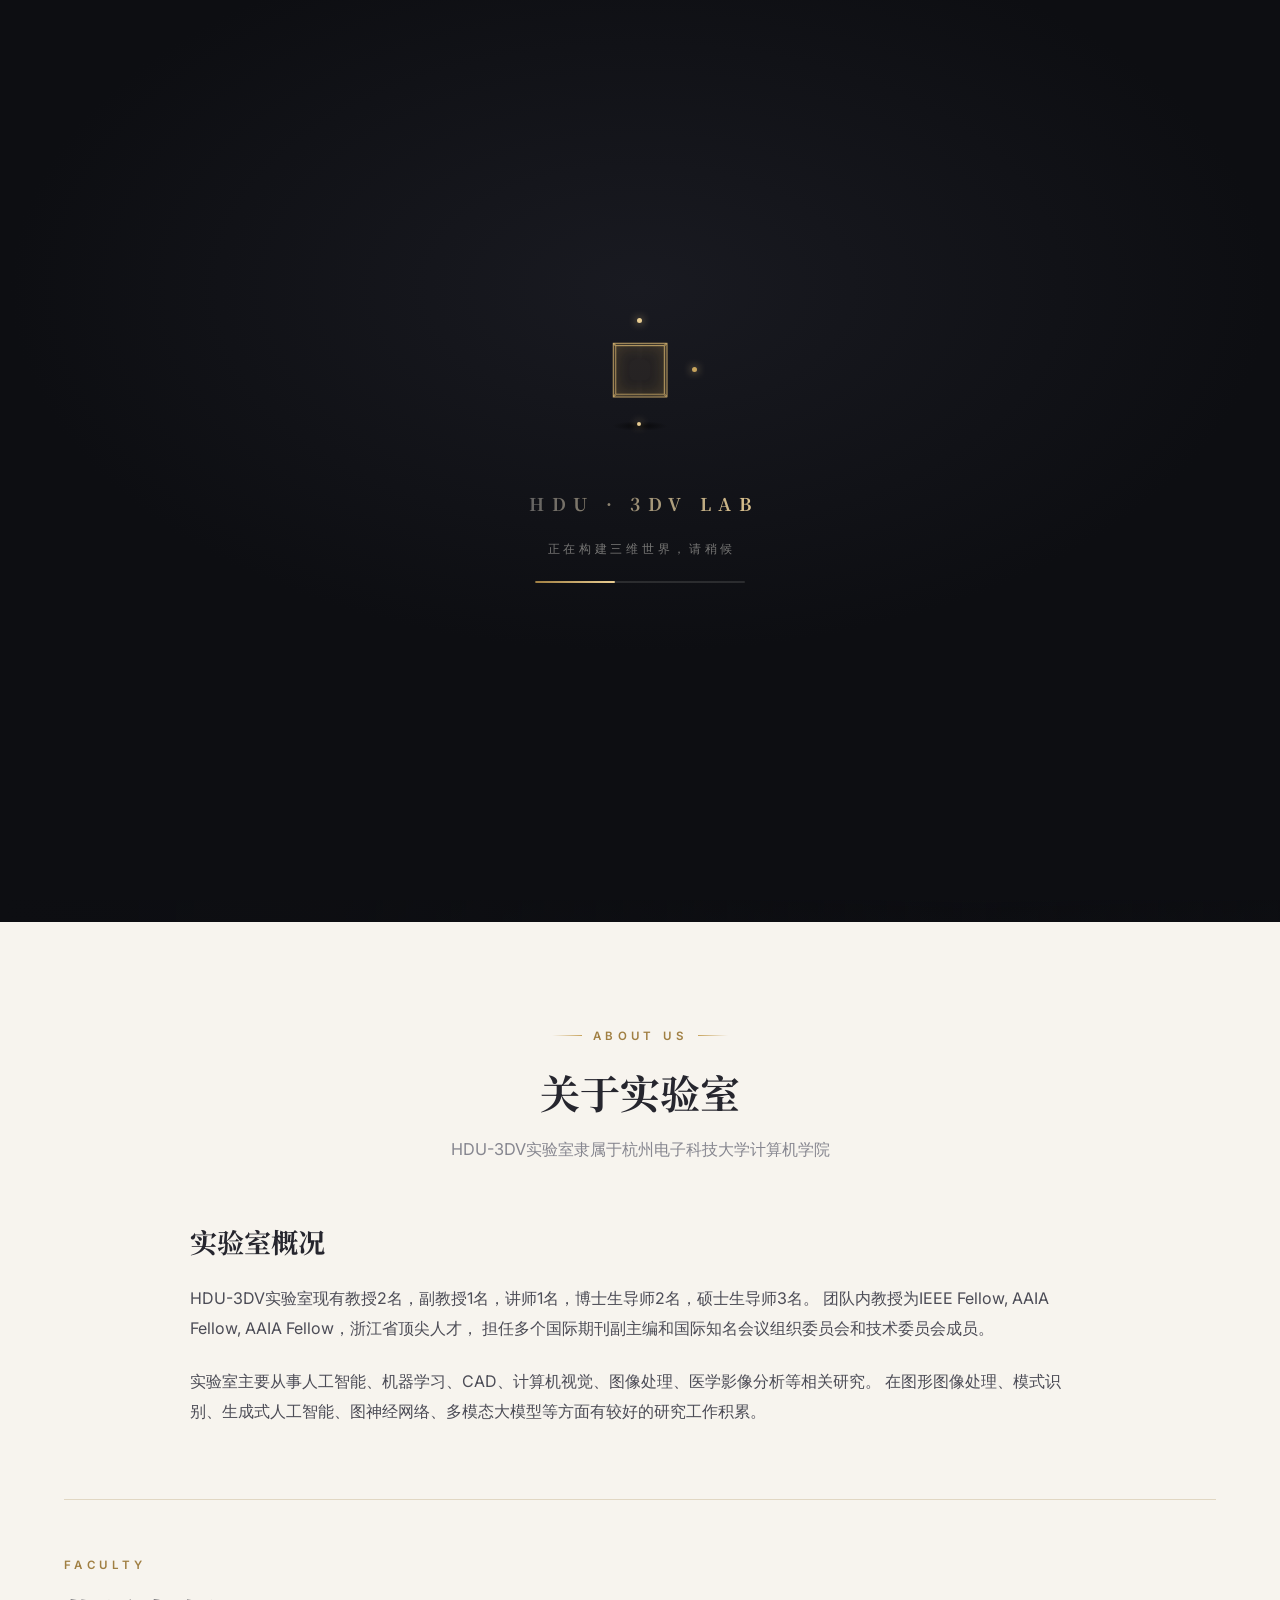
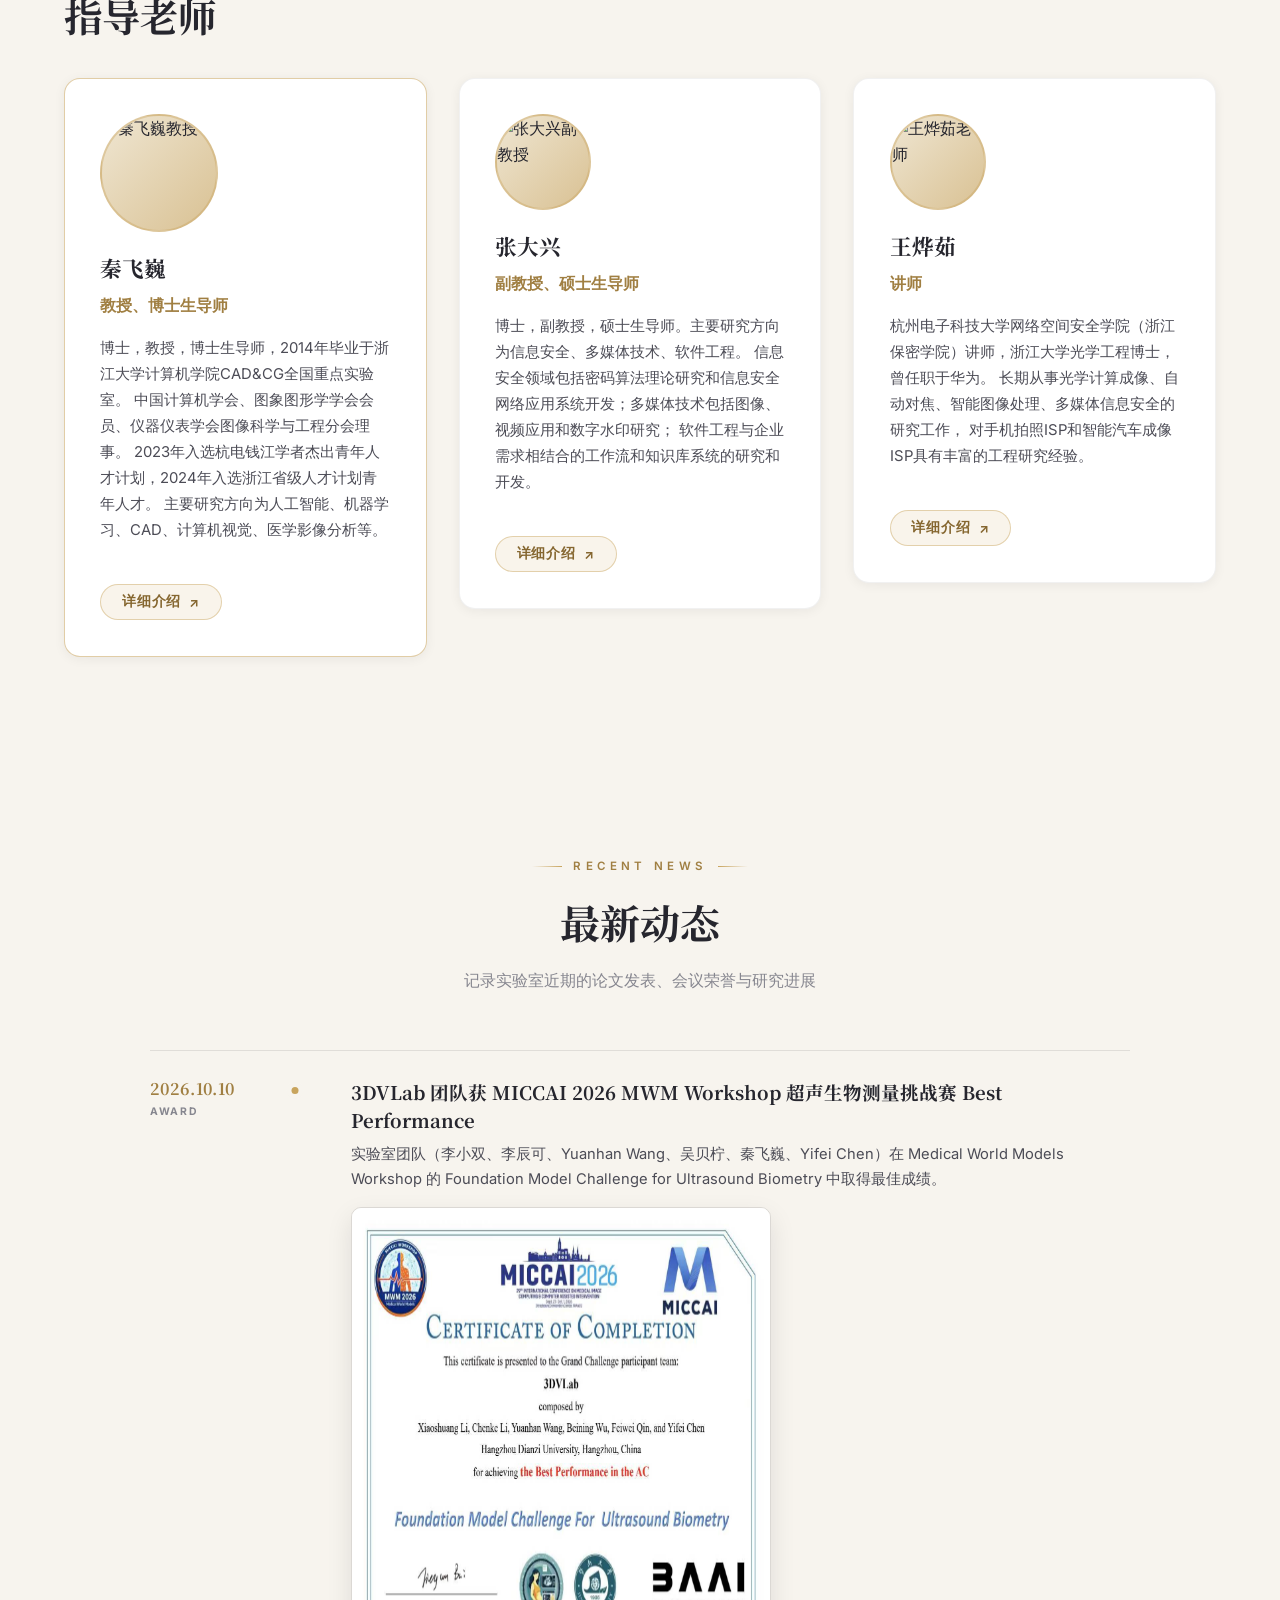
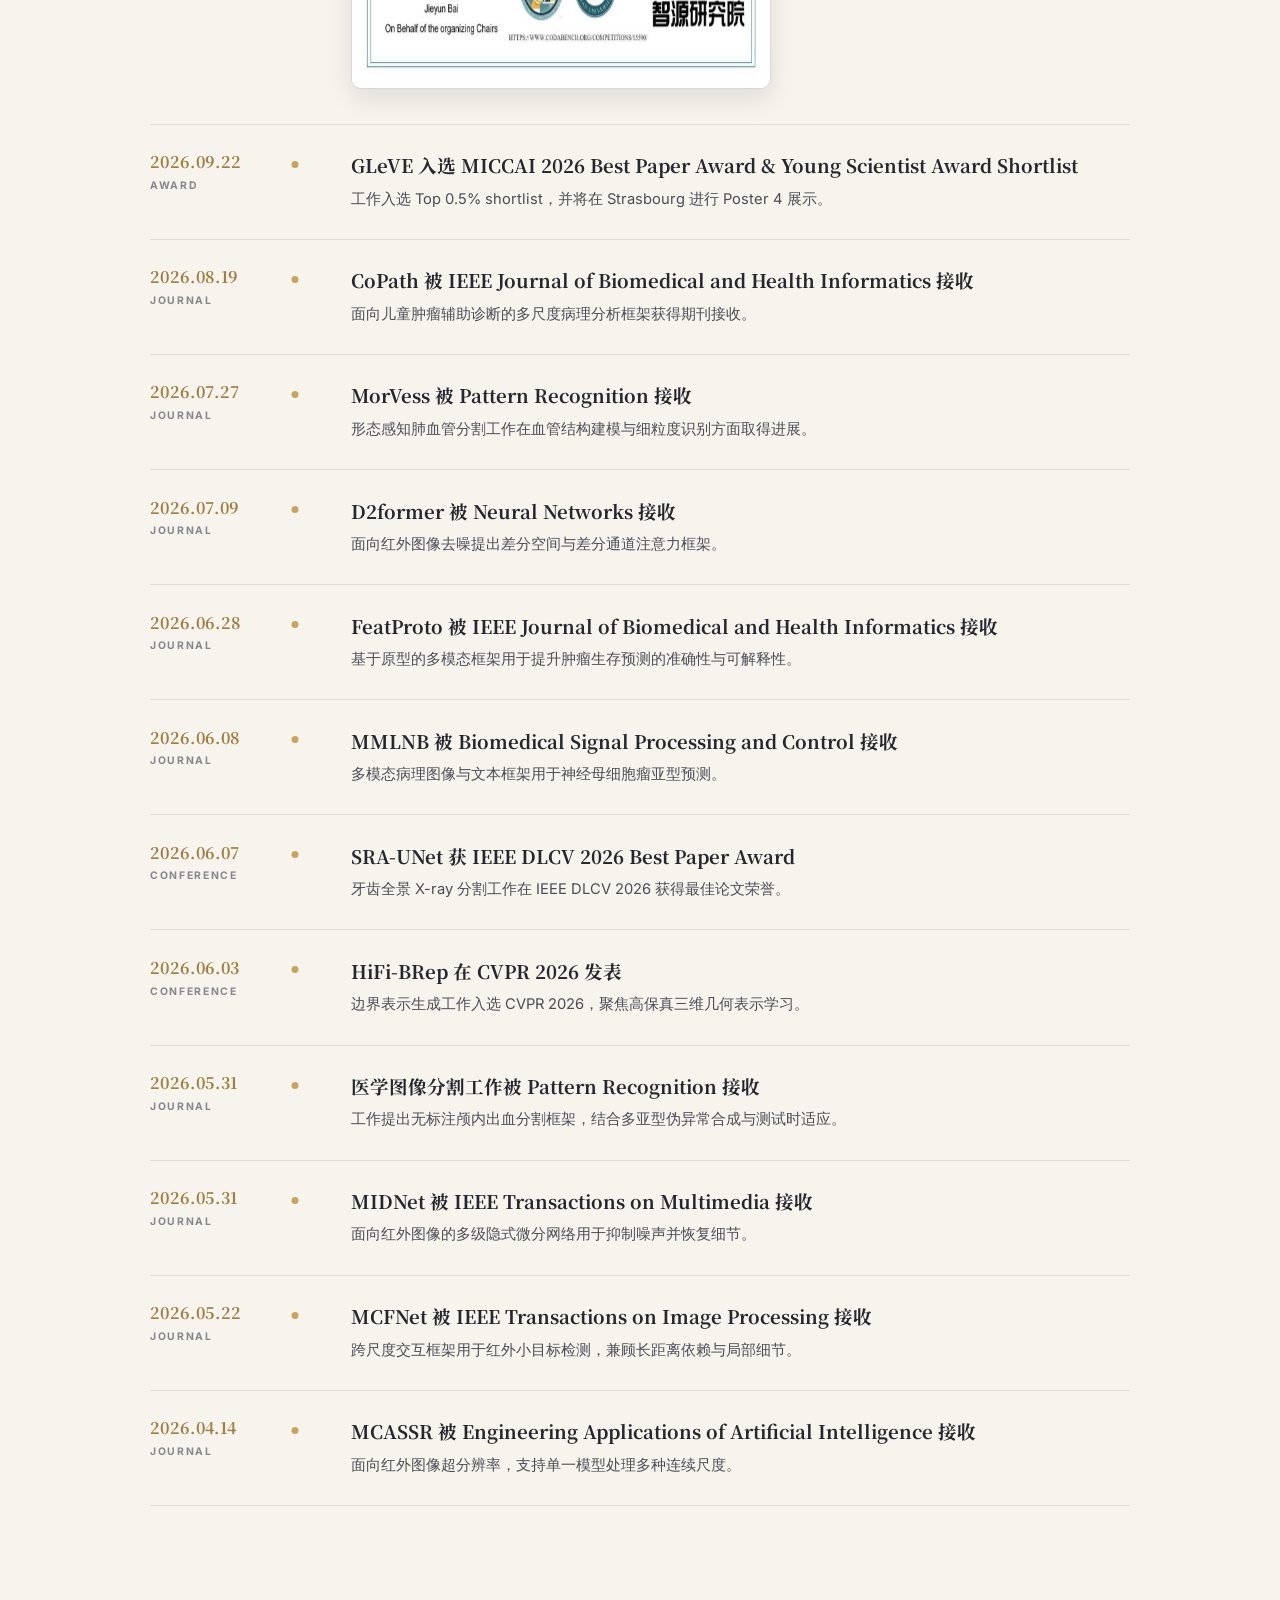
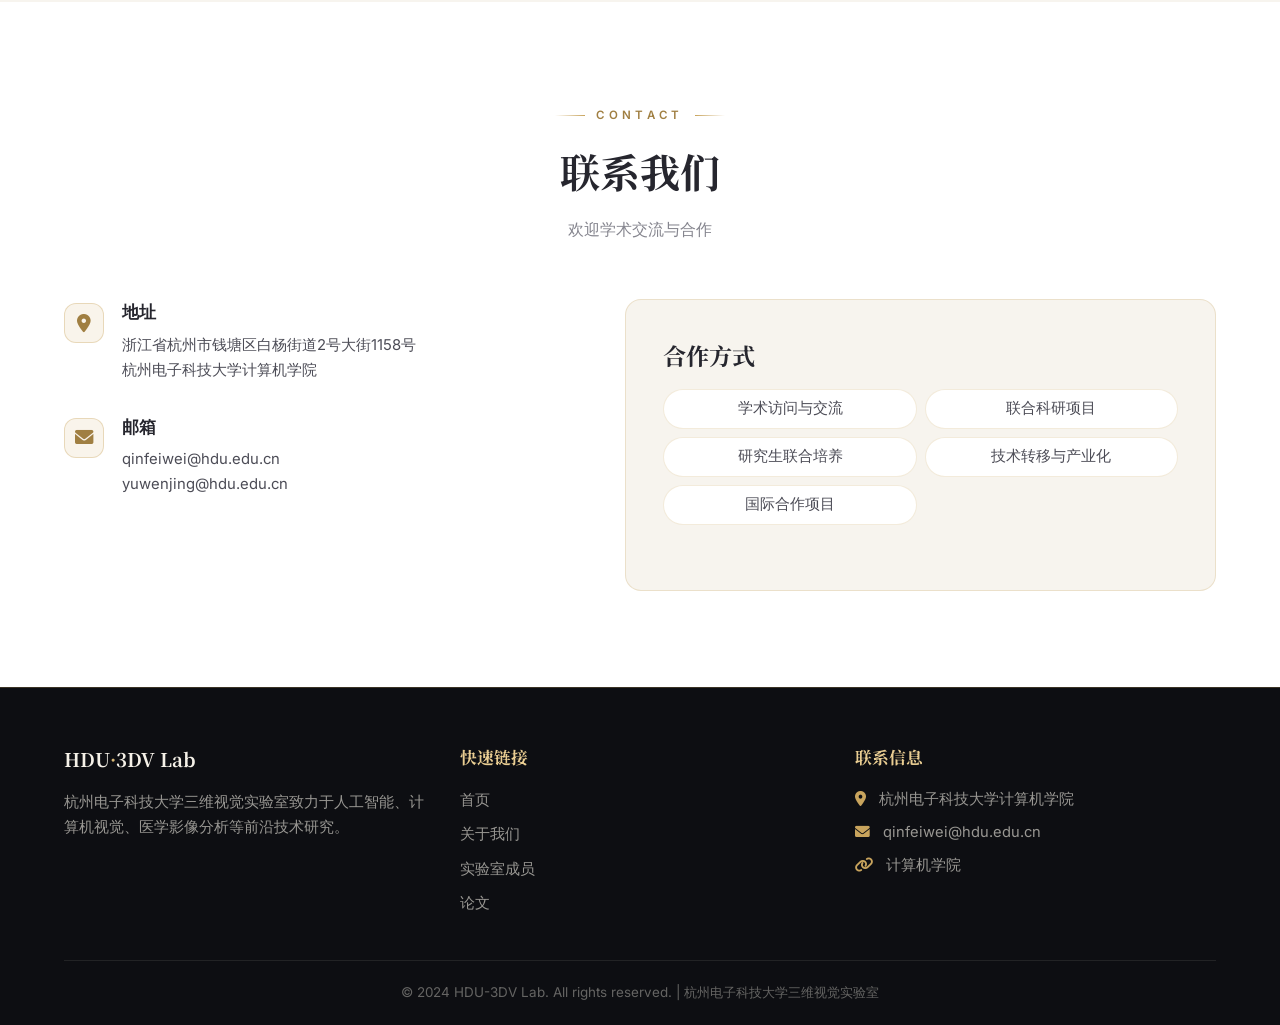
==== commit d398d31e: "news: 3DVLab 获 MICCAI 2026 MWM Workshop 挑战赛 Best Performance Co-Authored-By: Claude <noreply@anthrop" ====
--- a/index.html
+++ b/index.html
@@ -5,7 +5,7 @@
     <meta name="viewport" content="width=device-width, initial-scale=1.0">
     <meta name="description" content="杭州电子科技大学三维视觉实验室（HDU-3DV Lab）：人工智能、计算机视觉、医学影像分析。">
     <title>HDU-3DV Lab | 杭州电子科技大学三维视觉实验室</title>
-    <link rel="stylesheet" href="styles.css?v=20260928-1">
+    <link rel="stylesheet" href="styles.css?v=20261010-1">
     <link rel="preconnect" href="https://fonts.googleapis.com">
     <link rel="preconnect" href="https://fonts.gstatic.com" crossorigin>
     <link href="https://fonts.googleapis.com/css2?family=Inter:wght@300;400;500;600;700&family=Noto+Serif+SC:wght@500;600;700;900&display=swap" rel="stylesheet">
@@ -350,6 +350,17 @@
 
             <div class="news-list">
                 <article class="news-item">
+                    <time class="news-date" datetime="2026-10-10">2026.10.10<span>AWARD</span></time>
+                    <div class="news-content">
+                        <h3>3DVLab 团队获 MICCAI 2026 MWM Workshop 超声生物测量挑战赛 Best Performance</h3>
+                        <p>实验室团队（李小双、李辰可、Yuanhan Wang、吴贝柠、秦飞巍、Yifei Chen）在 Medical World Models Workshop 的 Foundation Model Challenge for Ultrasound Biometry 中取得最佳成绩。</p>
+                        <a class="news-figure" href="assets/news/2026-10-10-mwm-certificate.jpg" target="_blank" rel="noopener noreferrer">
+                            <img src="assets/news/2026-10-10-mwm-certificate.jpg" alt="MICCAI 2026 MWM Workshop Foundation Model Challenge for Ultrasound Biometry 最佳成绩证书" loading="lazy" decoding="async" width="630" height="482">
+                        </a>
+                    </div>
+                </article>
+
+                <article class="news-item">
                     <time class="news-date" datetime="2026-09-22">2026.09.22<span>AWARD</span></time>
                     <div class="news-content">
                         <h3>GLeVE 入选 MICCAI 2026 Best Paper Award &amp; Young Scientist Award Shortlist</h3>
--- a/styles.css
+++ b/styles.css
@@ -1241,6 +1241,26 @@
     line-height: 1.7;
 }
 
+.news-figure {
+    display: inline-block;
+    max-width: 420px;
+    margin: 0.95rem 0 0;
+}
+
+.news-figure img {
+    display: block;
+    width: 100%;
+    border-radius: 10px;
+    border: 1px solid rgba(20, 21, 27, 0.12);
+    box-shadow: 0 10px 26px rgba(20, 21, 27, 0.1);
+    transition: transform 0.3s ease, box-shadow 0.3s ease;
+}
+
+.news-figure:hover img {
+    transform: translateY(-3px);
+    box-shadow: 0 14px 32px rgba(20, 21, 27, 0.16);
+}
+
 .news-pagination {
     max-width: 980px;
     margin: 2.25rem auto 0;
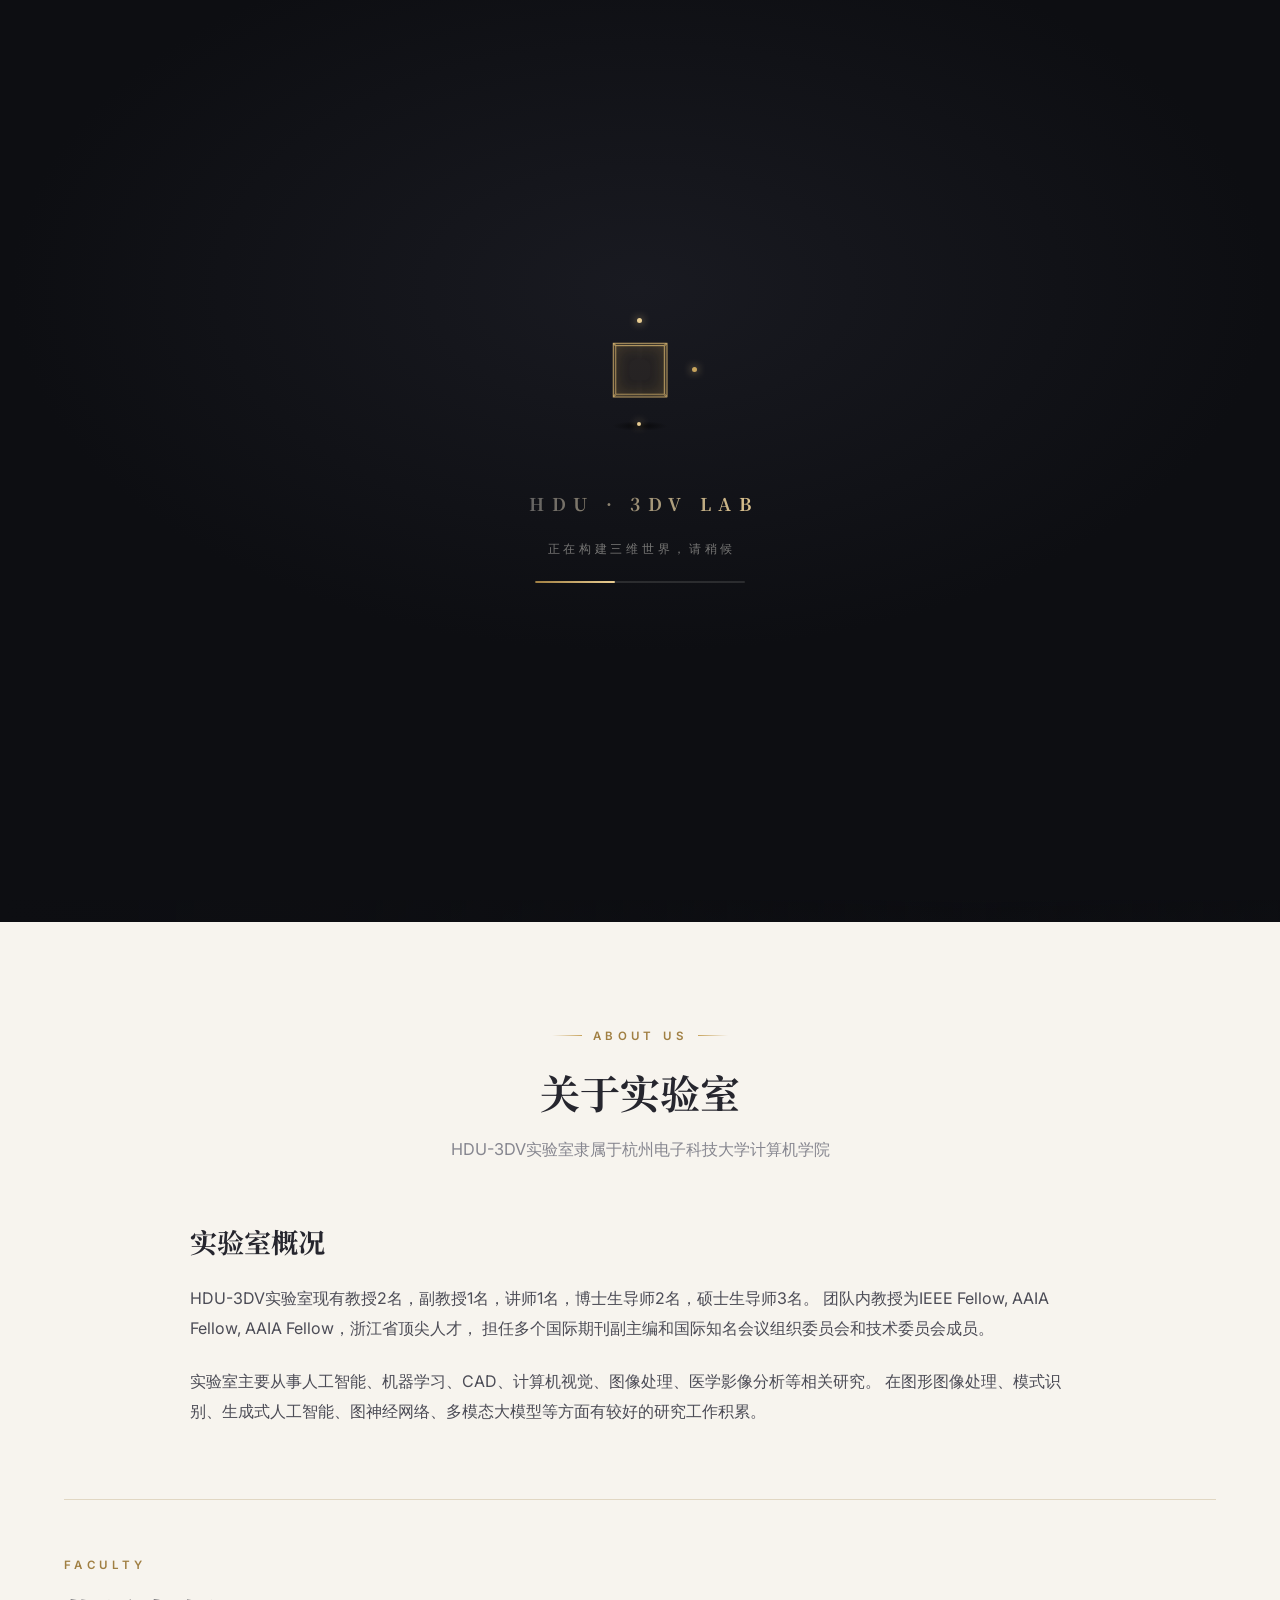
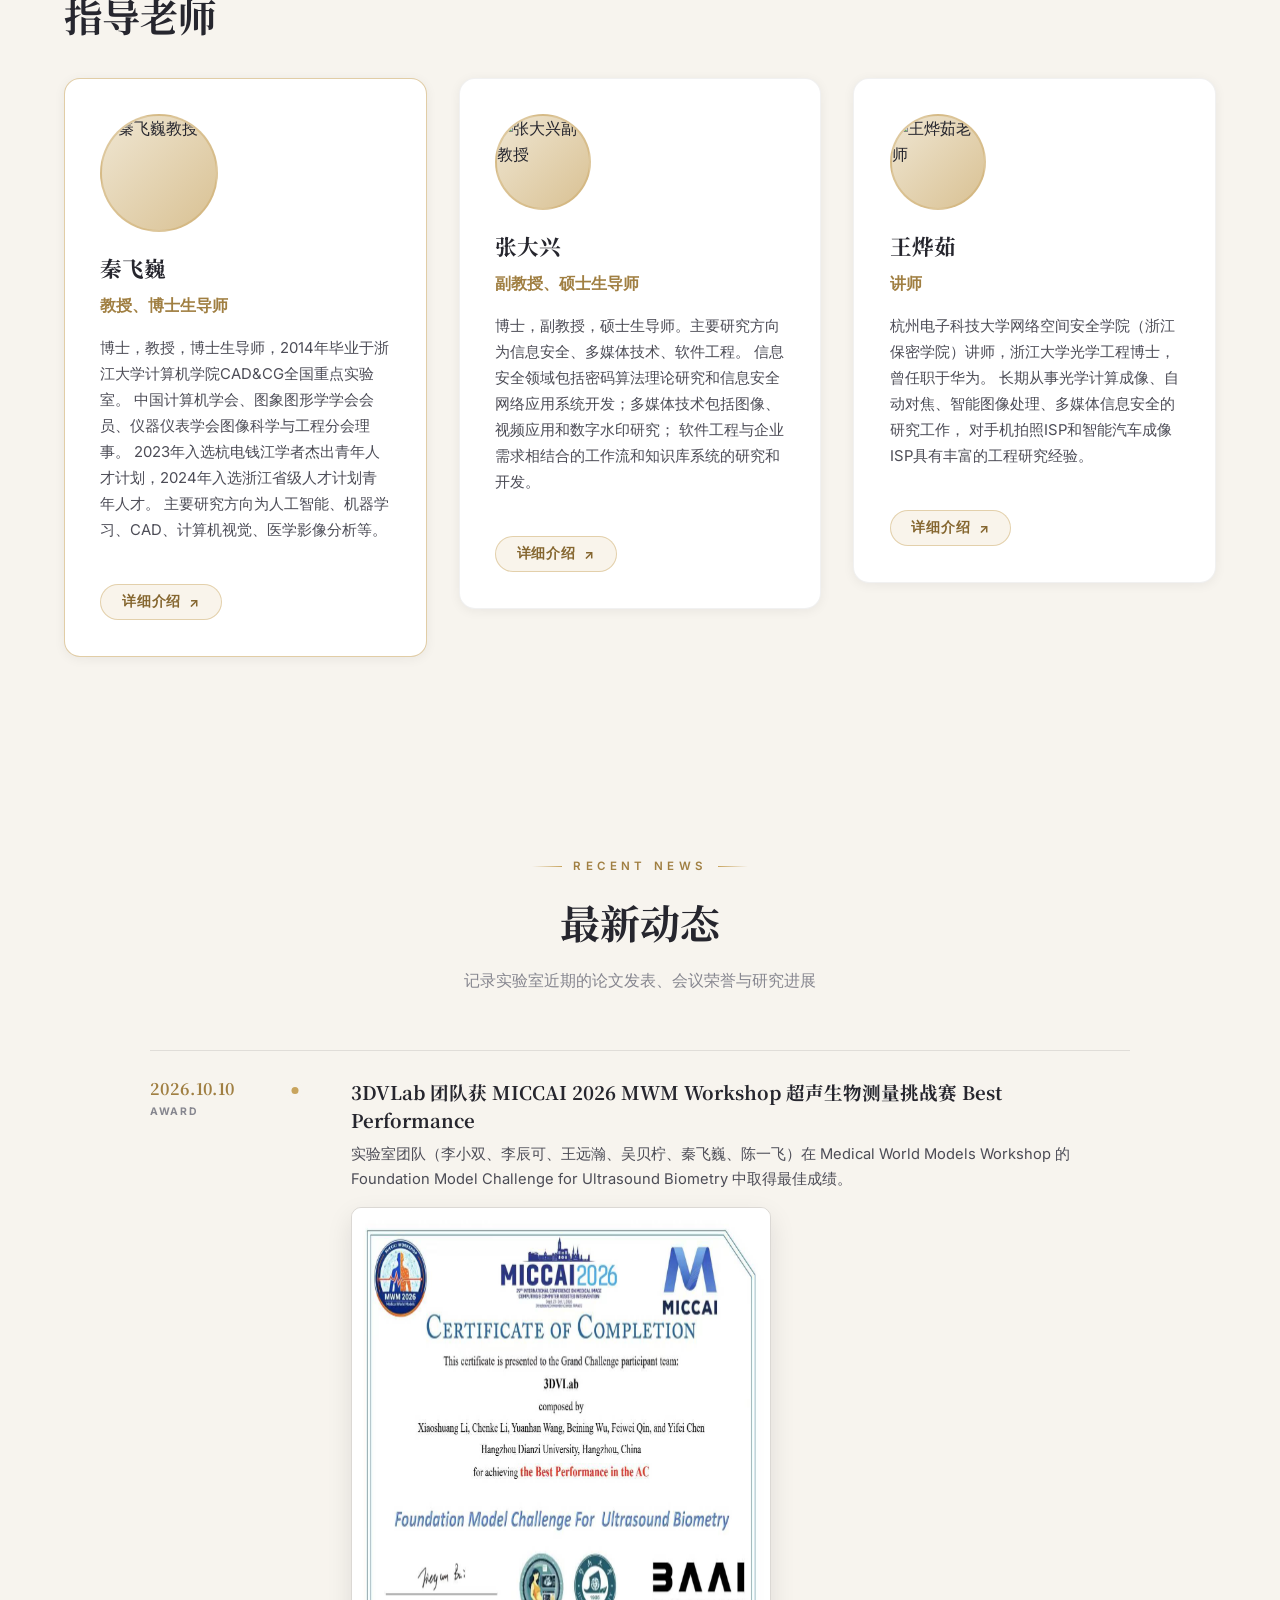
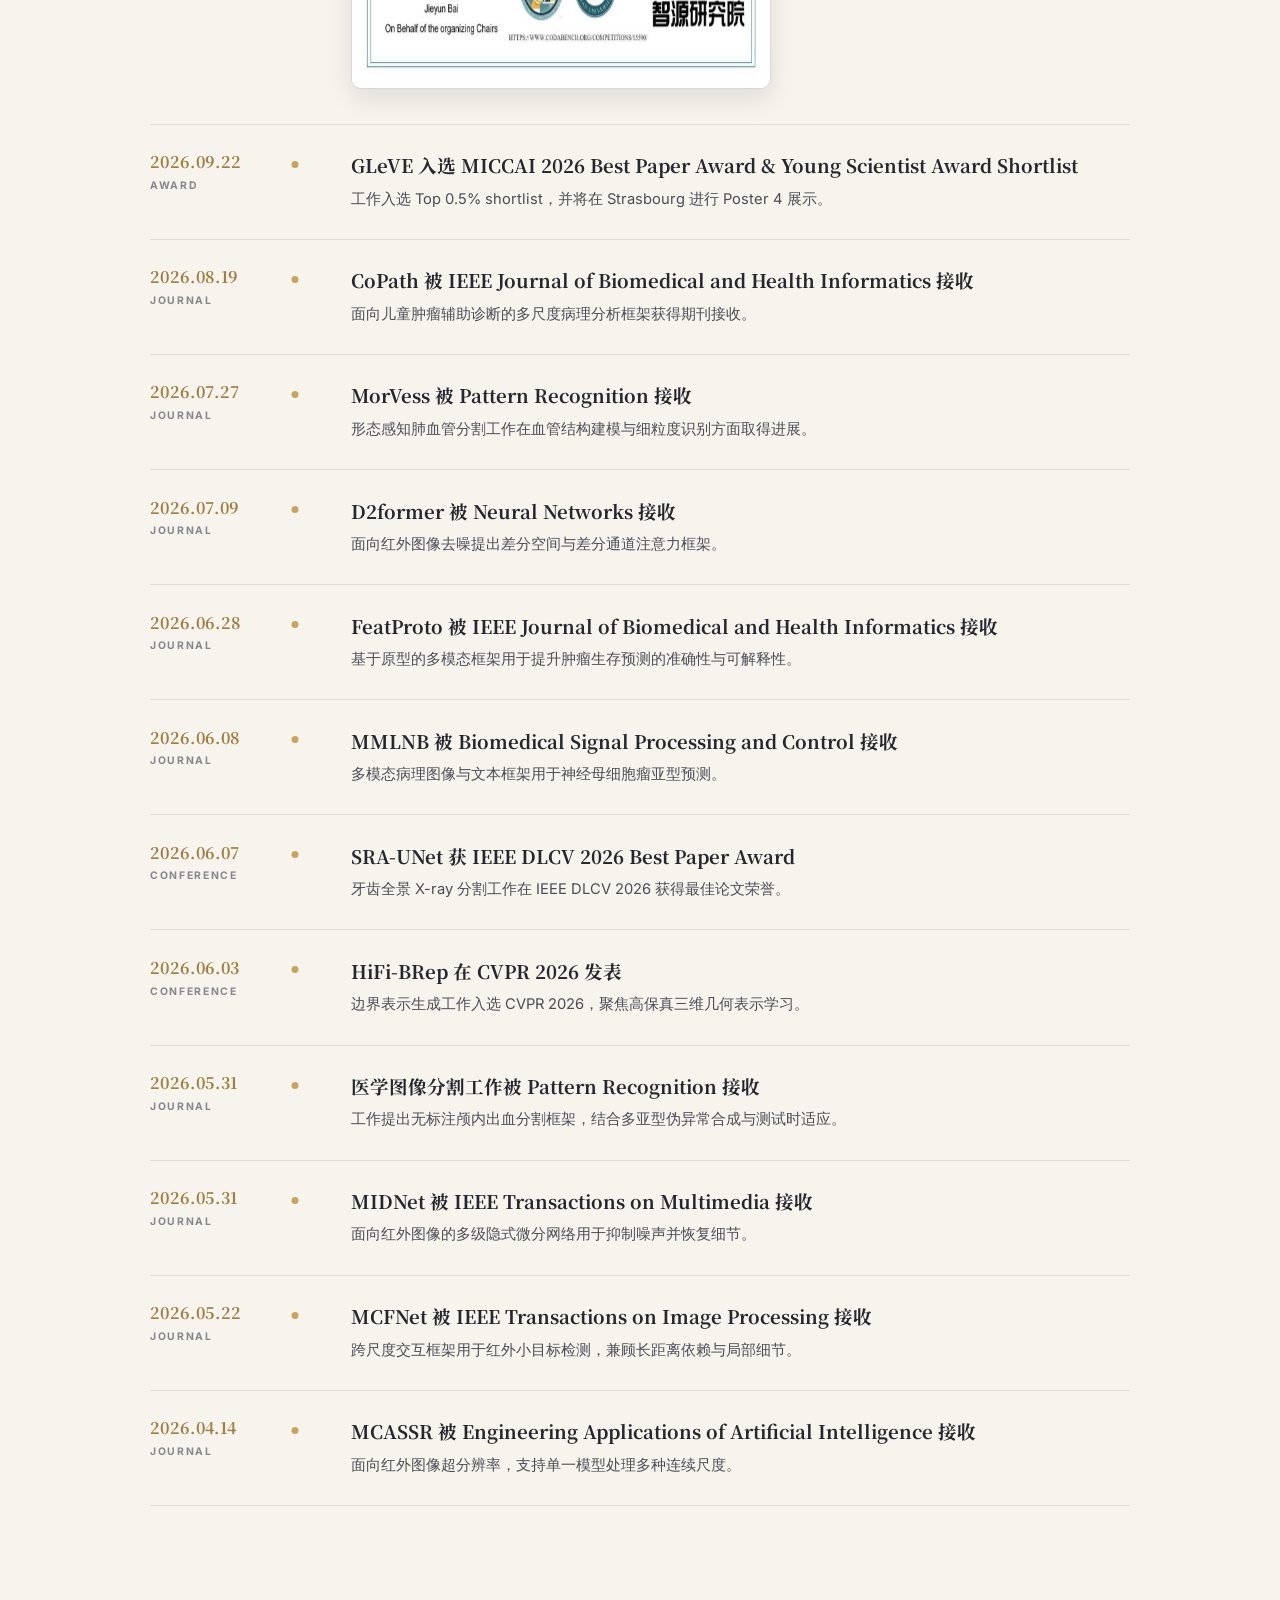
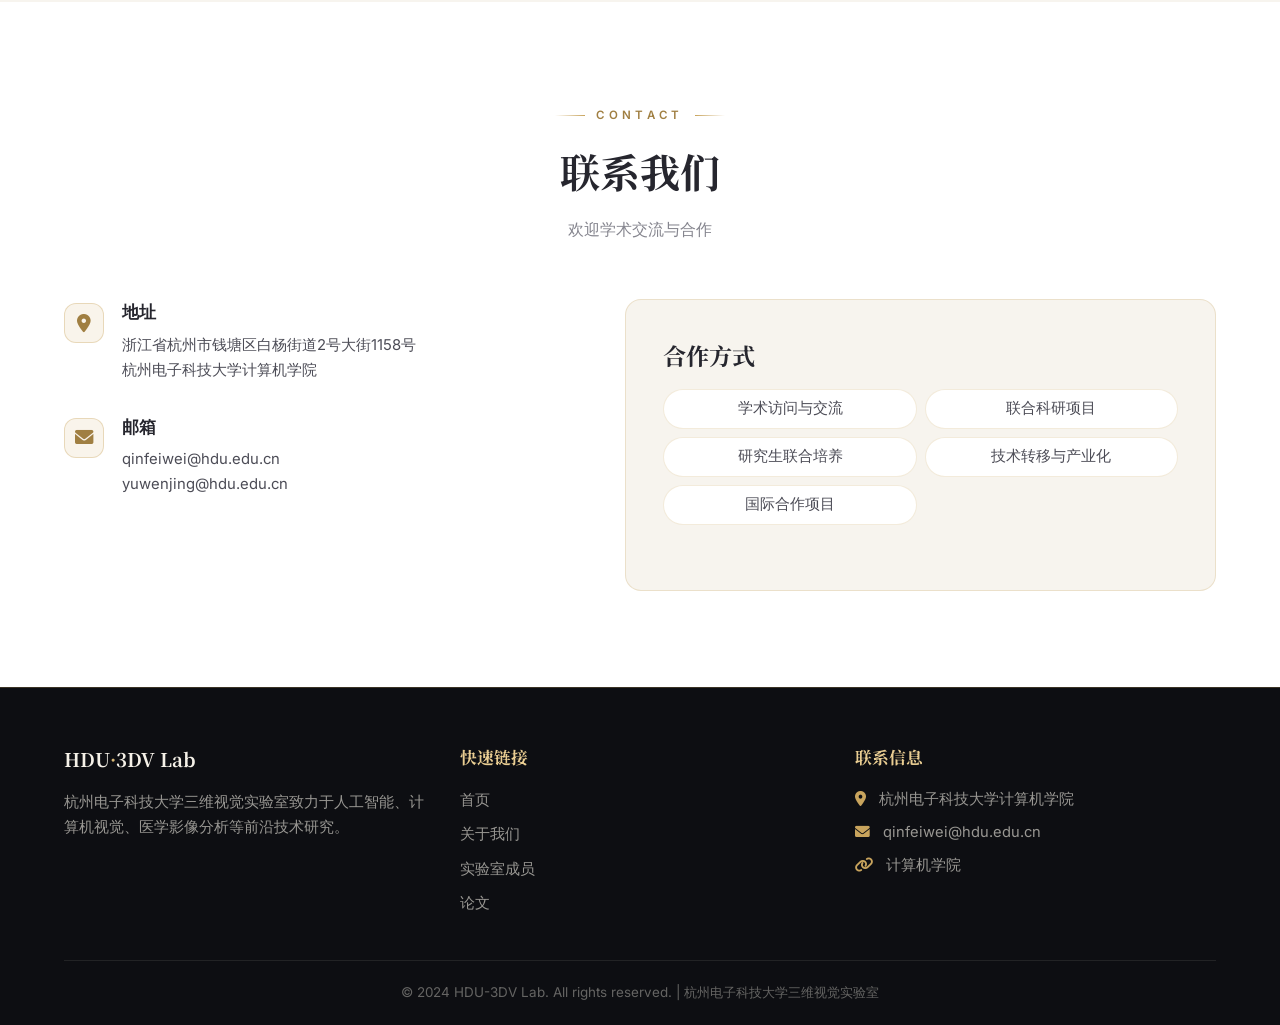
==== commit 864cf8c3: "news: 挑战赛团队成员姓名更正为中文（王远瀚、陈一飞） Co-Authored-By: Claude <noreply@anthropic.com>" ====
--- a/index.html
+++ b/index.html
@@ -353,7 +353,7 @@
                     <time class="news-date" datetime="2026-10-10">2026.10.10<span>AWARD</span></time>
                     <div class="news-content">
                         <h3>3DVLab 团队获 MICCAI 2026 MWM Workshop 超声生物测量挑战赛 Best Performance</h3>
-                        <p>实验室团队（李小双、李辰可、Yuanhan Wang、吴贝柠、秦飞巍、Yifei Chen）在 Medical World Models Workshop 的 Foundation Model Challenge for Ultrasound Biometry 中取得最佳成绩。</p>
+                        <p>实验室团队（李小双、李辰可、王远瀚、吴贝柠、秦飞巍、陈一飞）在 Medical World Models Workshop 的 Foundation Model Challenge for Ultrasound Biometry 中取得最佳成绩。</p>
                         <a class="news-figure" href="assets/news/2026-10-10-mwm-certificate.jpg" target="_blank" rel="noopener noreferrer">
                             <img src="assets/news/2026-10-10-mwm-certificate.jpg" alt="MICCAI 2026 MWM Workshop Foundation Model Challenge for Ultrasound Biometry 最佳成绩证书" loading="lazy" decoding="async" width="630" height="482">
                         </a>
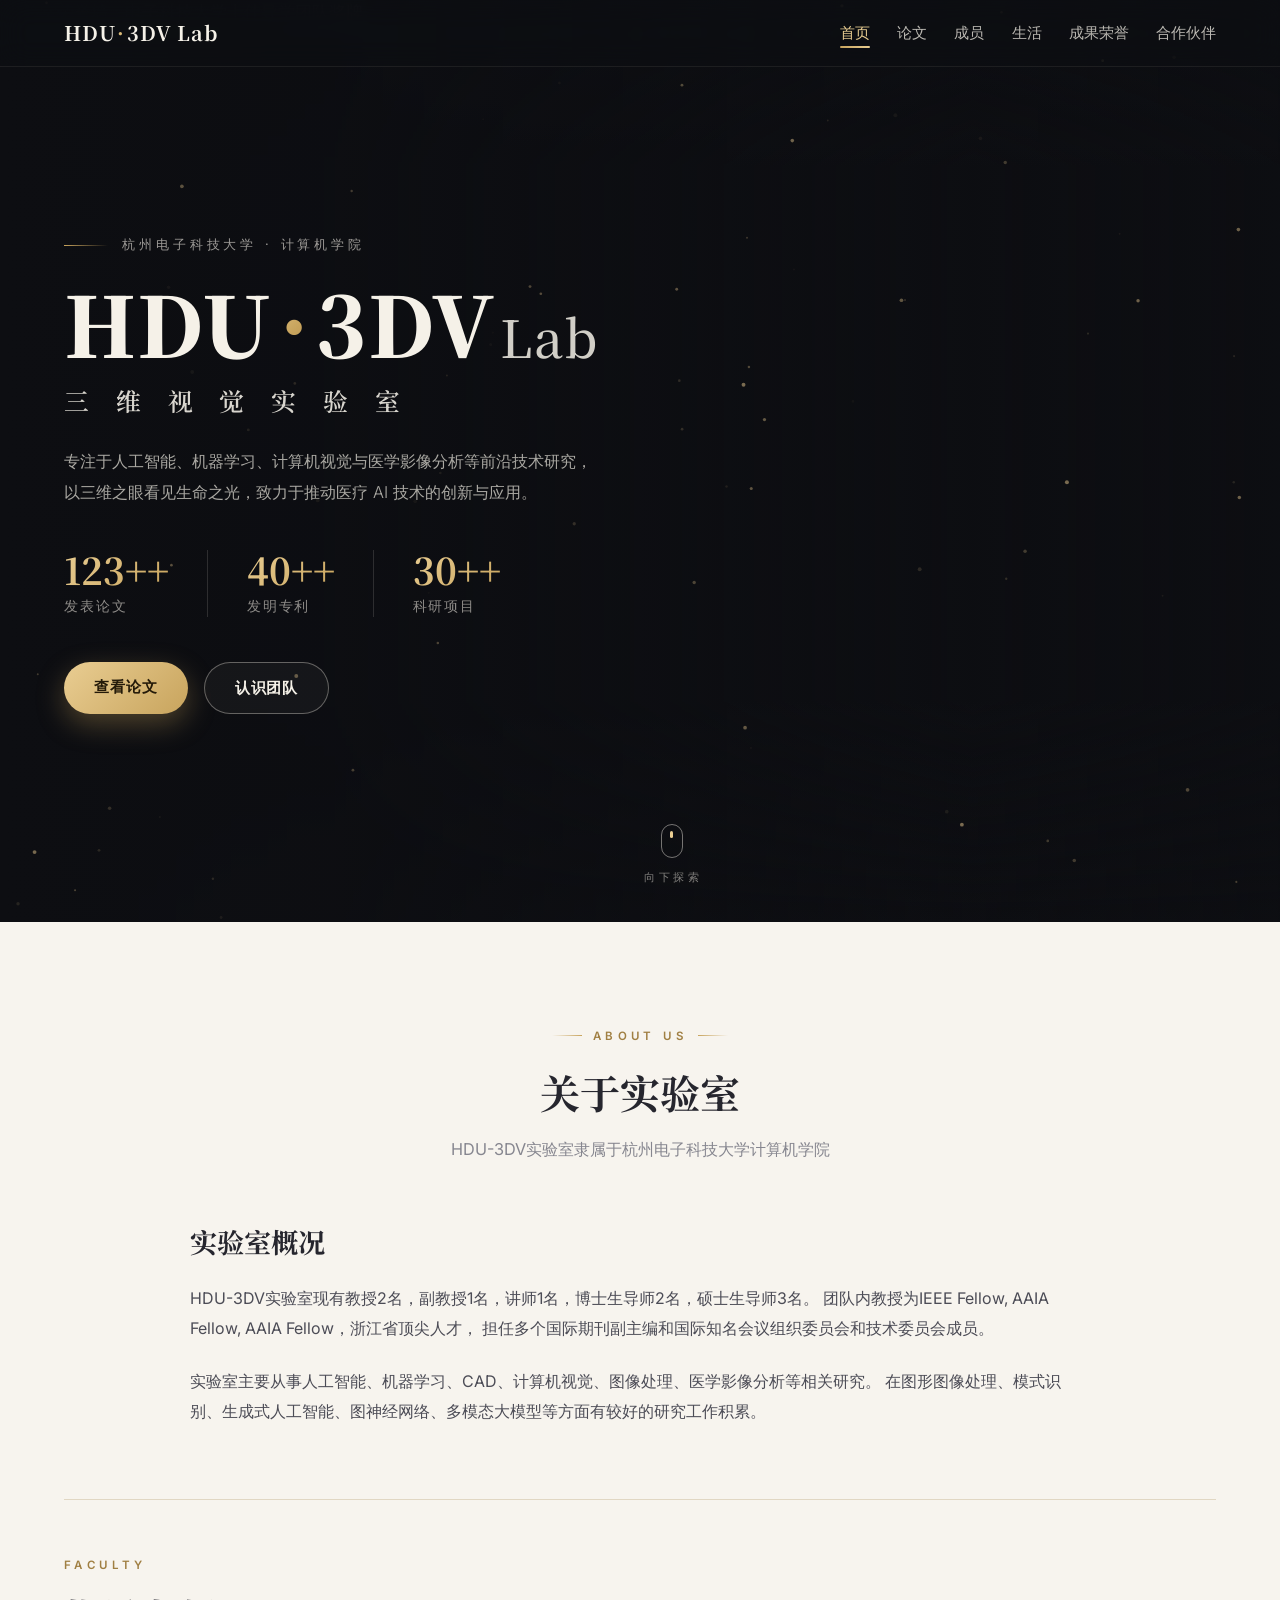
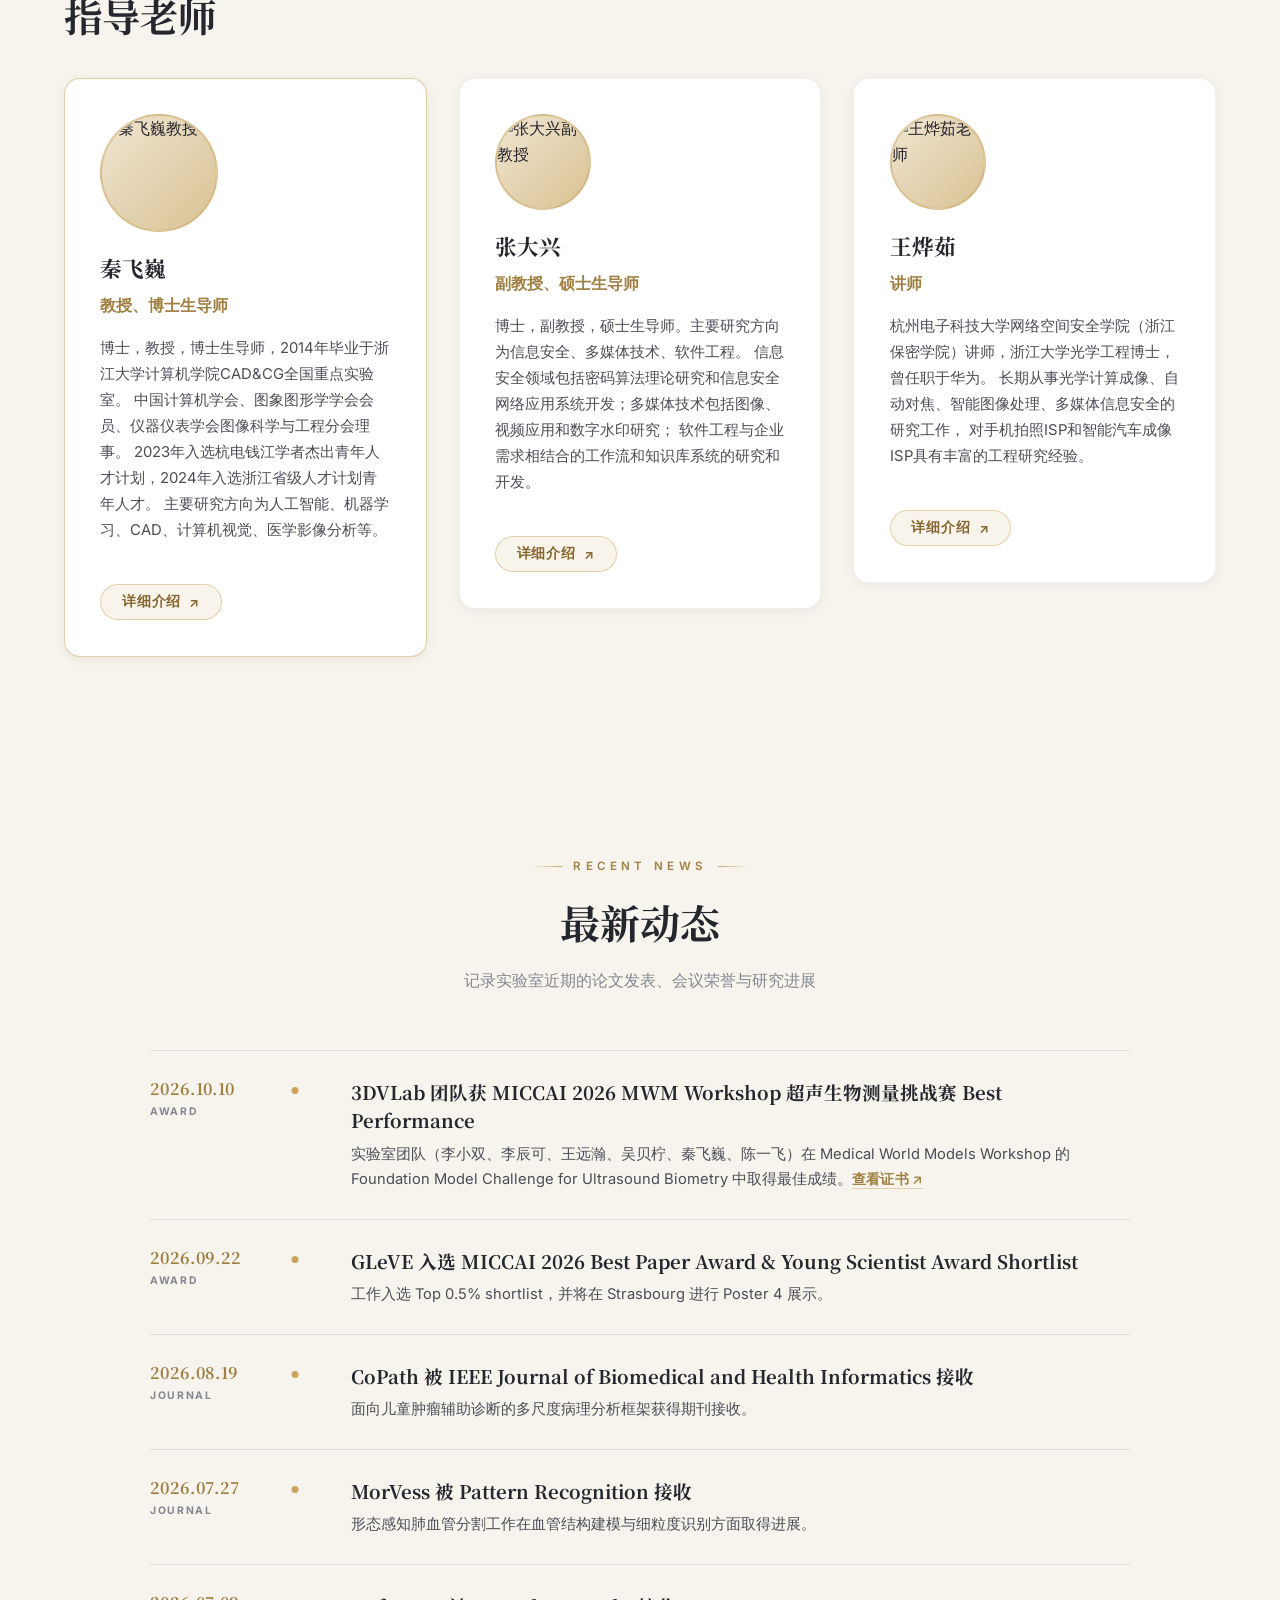
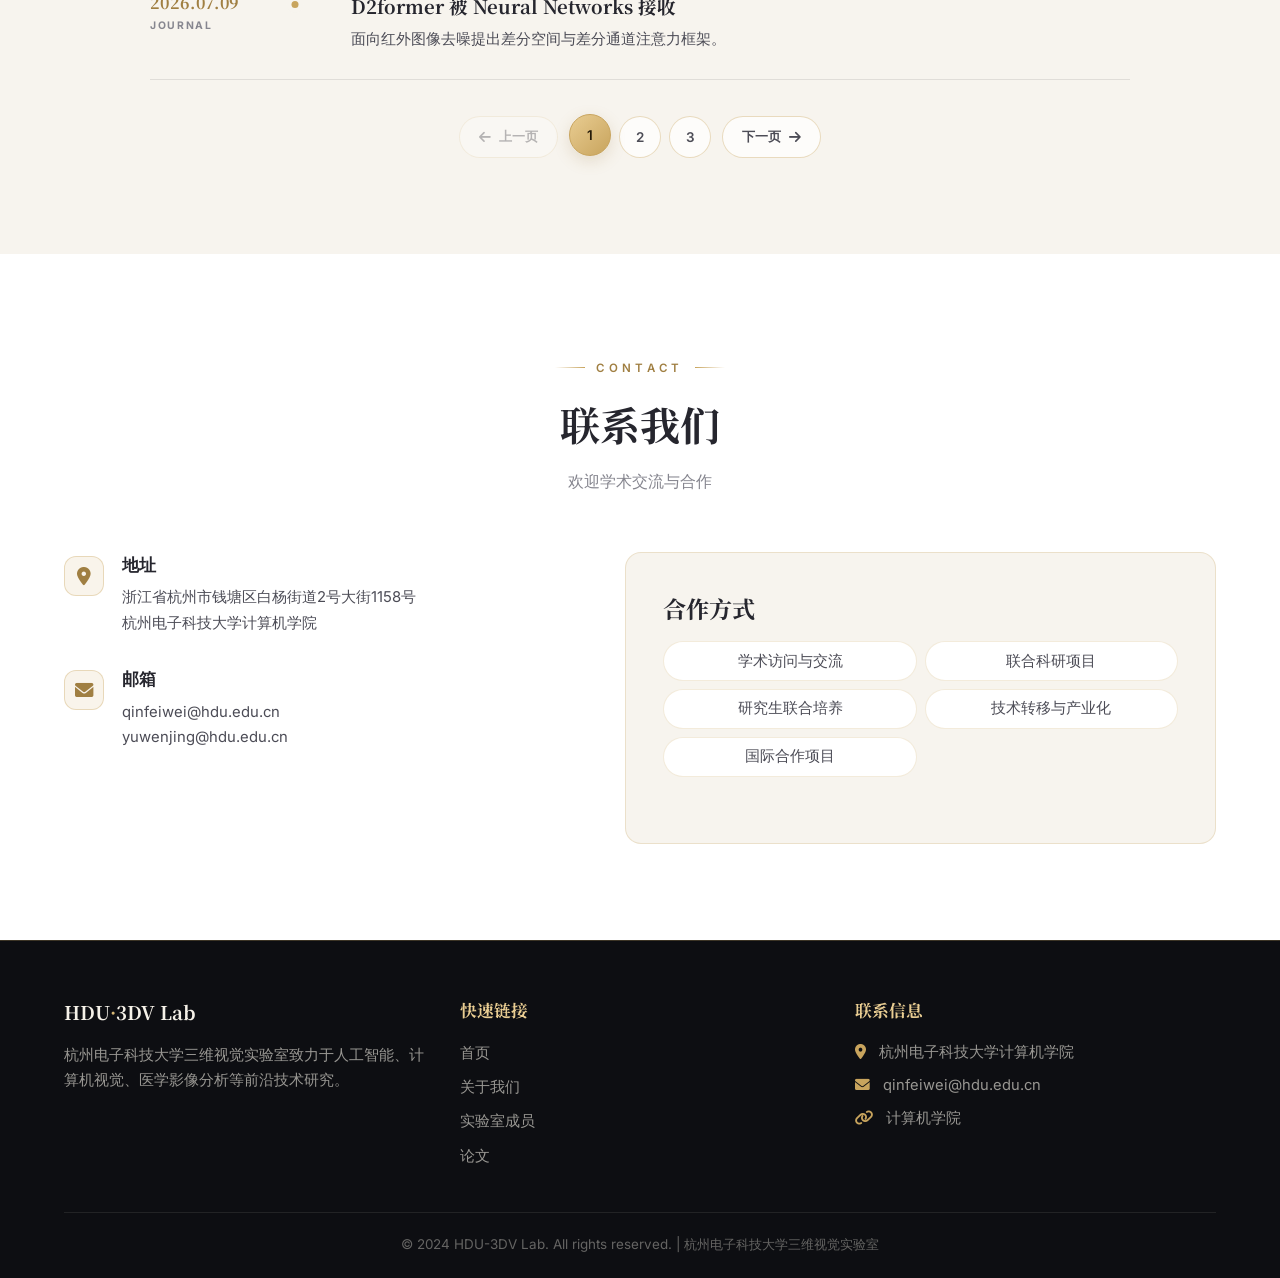
==== commit 1e7275a3: "news: 证书改为点击"查看证书"文字链接后弹窗放大展示 - 首页去掉新闻内嵌缩略图，新增 data-photo-zoom 文字链接复用照片弹窗 - script.js 照片弹窗处理器兼容无缩略图的" ====
--- a/index.html
+++ b/index.html
@@ -5,7 +5,7 @@
     <meta name="viewport" content="width=device-width, initial-scale=1.0">
     <meta name="description" content="杭州电子科技大学三维视觉实验室（HDU-3DV Lab）：人工智能、计算机视觉、医学影像分析。">
     <title>HDU-3DV Lab | 杭州电子科技大学三维视觉实验室</title>
-    <link rel="stylesheet" href="styles.css?v=20261010-1">
+    <link rel="stylesheet" href="styles.css?v=20261010-2">
     <link rel="preconnect" href="https://fonts.googleapis.com">
     <link rel="preconnect" href="https://fonts.gstatic.com" crossorigin>
     <link href="https://fonts.googleapis.com/css2?family=Inter:wght@300;400;500;600;700&family=Noto+Serif+SC:wght@500;600;700;900&display=swap" rel="stylesheet">
@@ -353,10 +353,7 @@
                     <time class="news-date" datetime="2026-10-10">2026.10.10<span>AWARD</span></time>
                     <div class="news-content">
                         <h3>3DVLab 团队获 MICCAI 2026 MWM Workshop 超声生物测量挑战赛 Best Performance</h3>
-                        <p>实验室团队（李小双、李辰可、王远瀚、吴贝柠、秦飞巍、陈一飞）在 Medical World Models Workshop 的 Foundation Model Challenge for Ultrasound Biometry 中取得最佳成绩。</p>
-                        <a class="news-figure" href="assets/news/2026-10-10-mwm-certificate.jpg" target="_blank" rel="noopener noreferrer">
-                            <img src="assets/news/2026-10-10-mwm-certificate.jpg" alt="MICCAI 2026 MWM Workshop Foundation Model Challenge for Ultrasound Biometry 最佳成绩证书" loading="lazy" decoding="async" width="630" height="482">
-                        </a>
+                        <p>实验室团队（李小双、李辰可、王远瀚、吴贝柠、秦飞巍、陈一飞）在 Medical World Models Workshop 的 Foundation Model Challenge for Ultrasound Biometry 中取得最佳成绩。<a class="news-certificate-link" href="assets/news/2026-10-10-mwm-certificate.jpg" data-photo-zoom data-photo-caption="MICCAI 2026 MWM Workshop 最佳成绩证书">查看证书 ↗</a></p>
                     </div>
                 </article>
 
@@ -525,6 +522,14 @@
     </div>
 
     <!-- Footer -->
+    <div class="members-photo-dialog" role="dialog" aria-modal="true" aria-hidden="true" aria-label="证书放大预览">
+        <button class="members-photo-close" type="button" aria-label="关闭照片">&times;</button>
+        <figure class="members-photo-stage">
+            <img alt="">
+            <figcaption class="members-photo-caption"></figcaption>
+        </figure>
+    </div>
+
     <footer class="footer">
         <div class="container">
             <div class="footer-content">
@@ -554,6 +559,6 @@
         </div>
     </footer>
 
-    <script src="script.js?v=20260922-2"></script>
+    <script src="script.js?v=20261010-1"></script>
 </body>
 </html>
--- a/styles.css
+++ b/styles.css
@@ -1241,24 +1241,22 @@
     line-height: 1.7;
 }
 
-.news-figure {
-    display: inline-block;
-    max-width: 420px;
-    margin: 0.95rem 0 0;
-}
-
-.news-figure img {
-    display: block;
-    width: 100%;
-    border-radius: 10px;
-    border: 1px solid rgba(20, 21, 27, 0.12);
-    box-shadow: 0 10px 26px rgba(20, 21, 27, 0.1);
-    transition: transform 0.3s ease, box-shadow 0.3s ease;
-}
-
-.news-figure:hover img {
-    transform: translateY(-3px);
-    box-shadow: 0 14px 32px rgba(20, 21, 27, 0.16);
+.news-certificate-link {
+    color: var(--gold-deep);
+    font-size: 0.85rem;
+    font-weight: 600;
+    letter-spacing: 0.02em;
+    white-space: nowrap;
+    text-decoration: none;
+    border-bottom: 1px solid rgba(200, 164, 93, 0.45);
+    padding-bottom: 1px;
+    cursor: zoom-in;
+    transition: color 0.2s ease, border-color 0.2s ease;
+}
+
+.news-certificate-link:hover {
+    color: var(--text);
+    border-color: var(--gold-deep);
 }
 
 .news-pagination {
